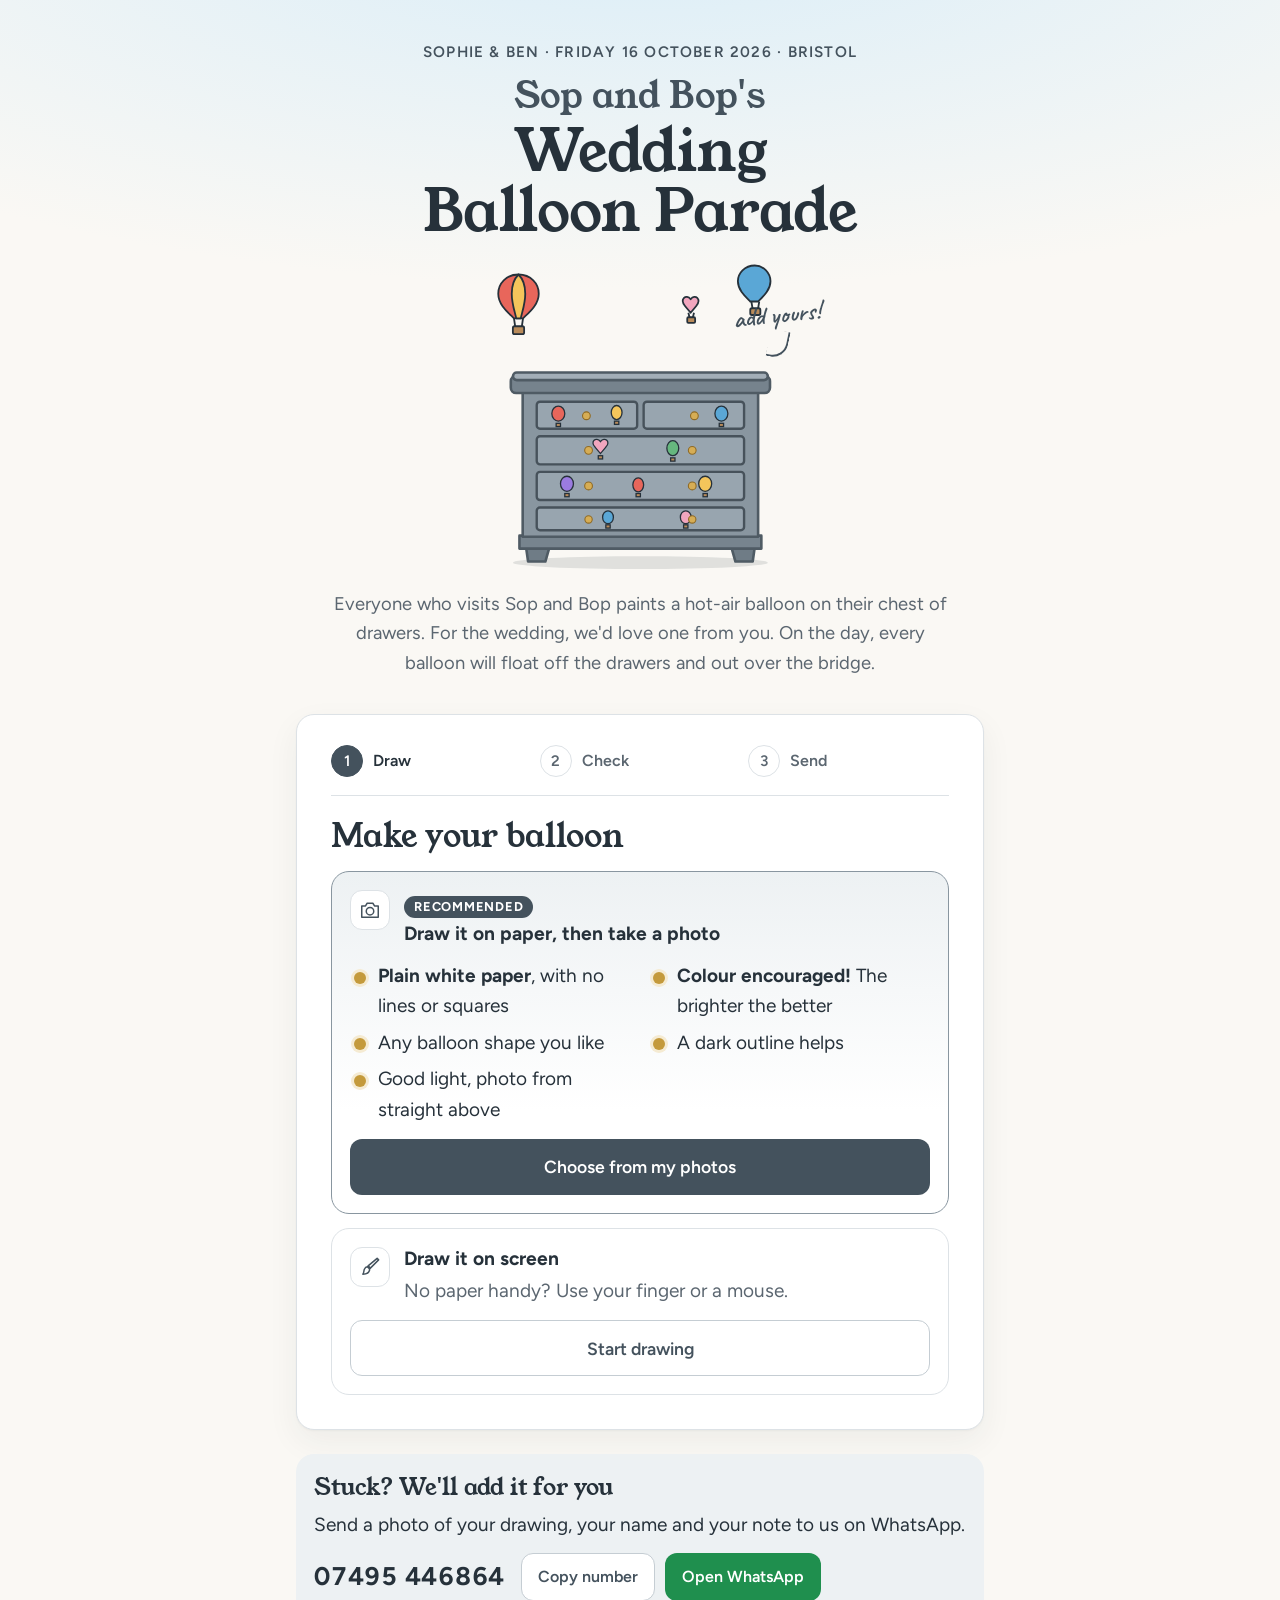
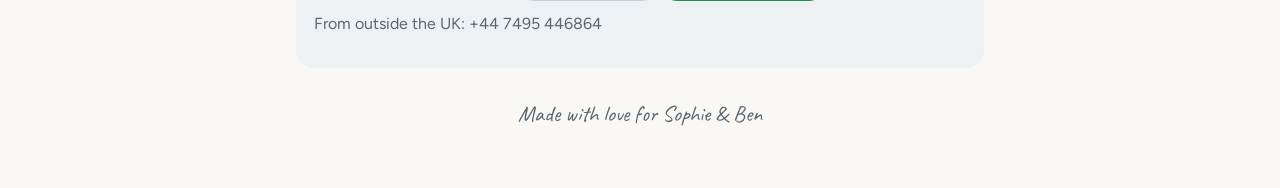
==== site/index.html @ 9f167cb4 "Guest page: ask for plain white unlined paper, encourage colour, require a note Co-Authored-By: Clau" ====
<!doctype html>
<html lang="en-GB">
<head>
  <meta charset="utf-8">
  <meta name="viewport" content="width=device-width, initial-scale=1, viewport-fit=cover">
  <title>Sop and Bop's Wedding Balloon Parade</title>
  <meta name="description" content="Draw a hot-air balloon for Sophie and Ben's wedding parade.">
  <meta name="theme-color" content="#faf8f4">
  <meta property="og:title" content="Sop and Bop's Wedding Balloon Parade">
  <meta property="og:description" content="Draw a hot-air balloon for Sop and Bop. It joins the parade on Friday 16 October.">
  <meta property="og:image" content="img/og.jpg">
  <link rel="icon" href="img/favicon.svg" type="image/svg+xml">
  <link rel="preconnect" href="https://fonts.googleapis.com">
  <link rel="preconnect" href="https://fonts.gstatic.com" crossorigin>
  <link href="https://fonts.googleapis.com/css2?family=Young+Serif&family=Figtree:ital,wght@0,400;0,500;0,600;0,700;1,400&family=Caveat:wght@500;600&display=swap" rel="stylesheet">
  <link rel="stylesheet" href="css/style.css">
</head>
<body class="make">
  <main class="page">
    <header class="hero">
      <p class="kicker">Sophie &amp; Ben &middot; Friday 16 October 2026 &middot; Bristol</p>
      <h1><span class="h1-top">Sop and Bop's</span> Wedding Balloon Parade</h1>
      <div class="hero-art" aria-hidden="true">
        <svg class="hero-balloons" viewBox="0 0 320 90" focusable="false">
          <g stroke="#26313a" stroke-width="1.6" stroke-linejoin="round">
            <path d="M52 12c-11 0-18 8-18 17 0 10 9 17 14 22h8c5-5 14-12 14-22 0-9-7-17-18-17z" fill="#e8665b"/>
            <path d="M52 12c-4 4-6 10-6 17 0 9 3 17 4 22h4c1-5 4-13 4-22 0-7-2-13-6-17z" fill="#f4c55b"/>
            <path d="M48 51l1 7M56 51l-1 7" fill="none"/><rect x="47" y="58" width="10" height="7" rx="1.5" fill="#b98b5a"/>
            <path d="M262 4c-9 0-15 7-15 14 0 8 7 14 11 18h7c4-4 11-10 11-18 0-7-6-14-14-14z" fill="#5aa7d6"/>
            <path d="M259 36l1 6M266 36l-1 6" fill="none"/><rect x="258" y="42" width="9" height="6" rx="1.5" fill="#b98b5a"/>
            <path d="M200 40c-5-6 1-11 5-6 4-5 10 0 5 6l-5 6z" fill="#f2a6be"/>
            <path d="M203 46l1 4M208 46l-1 4" fill="none"/><rect x="202" y="50" width="7" height="5" rx="1" fill="#b98b5a"/>
          </g>
        </svg>
        <svg class="hero-chest" viewBox="0 0 260 190" focusable="false">
          <ellipse cx="130" cy="183" rx="118" ry="6" fill="#26313a" opacity=".12"/>
          <g stroke="#4f5b64" stroke-width="2.4" stroke-linejoin="round">
            <path d="M24 168h22l-4 14H26zM214 168h22l-2 14h-16z" fill="#6f7c86"/>
            <rect x="18" y="158" width="224" height="12" fill="#77848e"/>
            <rect x="21" y="22" width="218" height="137" fill="#8996a0"/>
            <rect x="10" y="10" width="240" height="16" rx="5" fill="#76838d"/>
            <rect x="12" y="7" width="236" height="7" rx="3.5" fill="#a3aeb7"/>
          </g>
          <g fill="#98a5af" stroke="#47525b" stroke-width="2.2">
            <rect x="34" y="34" width="93" height="25" rx="3"/><rect x="133" y="34" width="93" height="25" rx="3"/>
            <rect x="34" y="66" width="192" height="26" rx="3"/><rect x="34" y="99" width="192" height="26" rx="3"/>
            <rect x="34" y="132" width="192" height="21" rx="3"/>
          </g>
          <g stroke="#26313a" stroke-width="1.2">
            <ellipse cx="54" cy="45" rx="6" ry="7" fill="#e8665b"/><rect x="52" y="54" width="4" height="3" fill="#b98b5a"/>
            <ellipse cx="108" cy="44" rx="5" ry="6.5" fill="#f4c55b"/><rect x="106" y="52" width="4" height="3" fill="#b98b5a"/>
            <ellipse cx="205" cy="45" rx="6" ry="7" fill="#5aa7d6"/><rect x="203" y="54" width="4" height="3" fill="#b98b5a"/>
            <path d="M88 76c-5-5 1-10 5-5 4-5 10 0 5 5l-5 6z" fill="#f2a6be"/><rect x="91" y="84" width="4" height="3" fill="#b98b5a"/>
            <ellipse cx="160" cy="77" rx="5.5" ry="7" fill="#66b77e"/><rect x="158" y="86" width="4" height="3" fill="#b98b5a"/>
            <ellipse cx="62" cy="110" rx="6" ry="7" fill="#9b7be0"/><rect x="60" y="119" width="4" height="3" fill="#b98b5a"/>
            <ellipse cx="128" cy="111" rx="5" ry="6.5" fill="#e8665b"/><rect x="126" y="119" width="4" height="3" fill="#b98b5a"/>
            <ellipse cx="190" cy="110" rx="6" ry="7" fill="#f4c55b"/><rect x="188" y="119" width="4" height="3" fill="#b98b5a"/>
            <ellipse cx="100" cy="141" rx="5" ry="6" fill="#5aa7d6"/><rect x="98" y="148" width="4" height="3" fill="#b98b5a"/>
            <ellipse cx="172" cy="141" rx="5" ry="6" fill="#f2a6be"/><rect x="170" y="148" width="4" height="3" fill="#b98b5a"/>
          </g>
          <g fill="#d6ad55" stroke="#8e6a26" stroke-width="1">
            <circle cx="80" cy="47" r="3.6"/><circle cx="180" cy="47" r="3.6"/>
            <circle cx="82" cy="79" r="3.6"/><circle cx="178" cy="79" r="3.6"/>
            <circle cx="82" cy="112" r="3.6"/><circle cx="178" cy="112" r="3.6"/>
            <circle cx="82" cy="143" r="3.4"/><circle cx="178" cy="143" r="3.4"/>
          </g>
        </svg>
        <p class="scribble">add yours!</p>
      </div>
      <p class="lead">Everyone who visits Sop and Bop paints a hot-air balloon on their chest of drawers. For the wedding, we'd love one from you. On the day, every balloon will float off the drawers and out over the bridge.</p>
    </header>

    <section class="panel" aria-labelledby="make-title">
      <ol class="stepper" id="stepper" aria-label="Progress">
        <li data-n="1" class="on"><span class="dot">1</span><span class="label">Draw</span></li>
        <li data-n="2"><span class="dot">2</span><span class="label">Check</span></li>
        <li data-n="3"><span class="dot">3</span><span class="label">Send</span></li>
      </ol>

      <div class="outbox-note" id="outbox-note" role="status" hidden></div>

      <!-- Step 1: choose how -->
      <div class="step" id="step-choose">
        <h2 id="make-title">Make your balloon</h2>
        <div class="routes">
          <div class="route route-main">
            <div class="route-head">
              <svg class="icon" viewBox="0 0 32 32" aria-hidden="true" focusable="false"><path d="M5 10.5h5l2.2-3.5h7.6l2.2 3.5h5v15H5z" fill="none" stroke="currentColor" stroke-width="2" stroke-linejoin="round"/><circle cx="16" cy="17.5" r="5" fill="none" stroke="currentColor" stroke-width="2"/></svg>
              <div>
                <p class="tag">Recommended</p>
                <h3>Draw it on paper, then take a photo</h3>
              </div>
            </div>
            <ul class="tips">
              <li><strong>Plain white paper</strong>, with no lines or squares</li>
              <li><strong>Colour encouraged!</strong> The brighter the better</li>
              <li>Any balloon shape you like</li>
              <li>A dark outline helps</li>
              <li>Good light, photo from straight above</li>
            </ul>
            <div class="photo-buttons">
              <!-- phones: open the camera straight away, or pick from the photo library -->
              <label class="btn btn-primary btn-wide camera-only" for="camera-input">
                <svg class="btn-icon" viewBox="0 0 32 32" aria-hidden="true" focusable="false"><path d="M5 10.5h5l2.2-3.5h7.6l2.2 3.5h5v15H5z" fill="none" stroke="currentColor" stroke-width="2.2" stroke-linejoin="round"/><circle cx="16" cy="17.5" r="5" fill="none" stroke="currentColor" stroke-width="2.2"/></svg>
                Take a photo now
              </label>
              <label class="btn btn-wide photo-pick" for="photo-input">Choose from my photos</label>
            </div>
            <input type="file" id="camera-input" accept="image/*" capture="environment" class="visually-hidden">
            <input type="file" id="photo-input" accept="image/*,.heic,.heif" class="visually-hidden">
          </div>
          <div class="route">
            <div class="route-head">
              <svg class="icon" viewBox="0 0 32 32" aria-hidden="true" focusable="false"><path d="M25.5 4.5l2 2-11 11-3-3z" fill="none" stroke="currentColor" stroke-width="2" stroke-linejoin="round"/><path d="M12.5 15.5l3 3c0 4-3 7-9 7 1.5-1.5 1-4 2-6.5s2.5-3.5 4-3.5z" fill="none" stroke="currentColor" stroke-width="2" stroke-linejoin="round"/></svg>
              <div>
                <h3>Draw it on screen</h3>
                <p class="muted">No paper handy? Use your finger or a mouse.</p>
              </div>
            </div>
            <button class="btn btn-secondary btn-wide" id="start-draw" type="button">Start drawing</button>
          </div>
        </div>
      </div>

      <!-- Step 2a: crop -->
      <div class="step" id="step-crop" hidden>
        <h2>Fit the box around your balloon</h2>
        <p class="muted">We've guessed where your drawing is. Drag the corners if it needs a nudge.</p>
        <div class="crop-wrap" id="crop-wrap">
          <canvas id="crop-canvas"></canvas>
          <div class="crop-box" id="crop-box">
            <span class="handle" data-h="nw"></span><span class="handle" data-h="ne"></span>
            <span class="handle" data-h="sw"></span><span class="handle" data-h="se"></span>
          </div>
        </div>
        <div class="tool-links">
          <button class="link-btn" type="button" id="rotate">Rotate photo</button>
          <button class="link-btn" type="button" id="whole">Use the whole photo</button>
        </div>
        <div class="actions">
          <button class="btn btn-secondary" type="button" data-go="choose">Back</button>
          <button class="btn btn-primary" type="button" id="crop-done">Cut it out</button>
        </div>
      </div>

      <!-- Step 2b: draw -->
      <div class="step" id="step-draw" hidden>
        <h2>Draw your balloon</h2>
        <div class="draw-tools" role="toolbar" aria-label="Drawing tools">
          <div class="palette" id="palette" role="radiogroup" aria-label="Colour"></div>
          <div class="tool-row">
            <div class="seg" role="radiogroup" aria-label="Tool">
              <button type="button" class="tool on" data-tool="brush" aria-pressed="true">Brush</button>
              <button type="button" class="tool" data-tool="fill" aria-pressed="false">Fill</button>
              <button type="button" class="tool" data-tool="eraser" aria-pressed="false">Eraser</button>
            </div>
            <div class="seg" role="radiogroup" aria-label="Brush size">
              <button type="button" class="size" data-size="5" aria-label="Thin brush"><i style="width:6px;height:6px"></i></button>
              <button type="button" class="size on" data-size="12" aria-label="Medium brush"><i style="width:12px;height:12px"></i></button>
              <button type="button" class="size" data-size="28" aria-label="Thick brush"><i style="width:20px;height:20px"></i></button>
            </div>
            <button type="button" class="btn btn-small btn-secondary" id="undo">Undo</button>
            <button type="button" class="btn btn-small btn-secondary" id="clear">Clear</button>
          </div>
        </div>
        <div class="draw-wrap">
          <canvas id="guide-canvas" aria-hidden="true"></canvas>
          <canvas id="draw-canvas" aria-label="Drawing area"></canvas>
        </div>
        <div class="tool-row under">
          <label class="guide-pick">Guide shape
            <select id="guide">
              <option value="none">None</option>
              <option value="round" selected>Round balloon</option>
              <option value="tall">Tall balloon</option>
              <option value="heart">Heart</option>
            </select>
          </label>
          <p class="muted small">The dotted guide is only there to help. It won't be part of your balloon.</p>
        </div>
        <div class="actions">
          <button class="btn btn-secondary" type="button" data-go="choose">Back</button>
          <button class="btn btn-primary" type="button" id="draw-done">I've finished</button>
        </div>
      </div>

      <!-- Step 3: preview + details -->
      <div class="step" id="step-preview" hidden>
        <h2>Here's your balloon</h2>
        <p class="muted">This is how it will look in the parade.</p>
        <div class="preview-sky" id="preview-sky">
          <canvas id="preview-canvas"></canvas>
        </div>
        <p class="quality-hint" id="quality-hint" hidden></p>
        <div id="photo-controls">
          <button class="link-btn" type="button" id="compare" aria-pressed="false">Show my photo</button>
          <details class="fix" id="fix">
            <summary>Not quite right? Fix it here</summary>
            <div class="fix-body">
              <p class="muted">Tap a white gap (like the space between the ropes) to make it see-through. Tap again to fill it back in.</p>
              <label class="slider">
                <span>How much to tidy up</span>
                <input type="range" id="strength" min="0" max="100" value="50">
                <span class="slider-ends"><span>Keep more of my drawing</span><span>Remove more marks</span></span>
              </label>
              <button class="btn btn-secondary btn-small" type="button" data-go="crop">Move the box again</button>
            </div>
          </details>
        </div>
        <div id="draw-controls" hidden>
          <button class="link-btn" type="button" data-go="draw">Keep drawing</button>
        </div>

        <form id="details" novalidate>
          <label class="field">
            <span>Your name</span>
            <input type="text" id="name" name="name" maxlength="60" autocomplete="name" required>
          </label>
          <label class="field">
            <span>A note to Sop and Bop</span>
            <textarea id="note" name="note" maxlength="280" rows="4" placeholder="A wish, a memory, a joke…" required></textarea>
            <span class="count"><span id="note-count">0</span> / 280</span>
          </label>
          <div class="error" id="form-error" role="alert" hidden></div>
          <div class="failed-actions" id="failed-actions" hidden>
            <button class="btn btn-primary" type="button" id="retry">Try sending again</button>
            <button class="btn btn-secondary" type="button" id="save-copy-failed">Save a copy of my balloon</button>
          </div>
          <button class="btn btn-primary btn-wide btn-big" type="submit" id="submit">Send my balloon</button>
        </form>
      </div>

      <!-- Step 4: thanks -->
      <div class="step thanks" id="step-thanks" hidden>
        <div class="thanks-balloon"><img id="thanks-img" alt="Your balloon"></div>
        <h2>Thank you, <span id="thanks-name"></span>!</h2>
        <p class="big">Your balloon is on the drawers, waiting for <strong>Friday 16 October</strong>.</p>
        <p class="muted">On the day it will float off and join the parade. Look out for the QR code in the wedding paper to watch it fly.</p>
        <div class="actions actions-center">
          <button class="btn btn-secondary" type="button" id="save-copy">Save a copy</button>
          <button class="btn btn-primary" type="button" id="another">Make another balloon</button>
        </div>
      </div>
    </section>

    <section class="help" id="help" aria-labelledby="help-title">
      <h2 id="help-title">Stuck? We'll add it for you</h2>
      <p>Send a photo of your drawing, your name and your note to us on WhatsApp.</p>
      <div class="phone">
        <span class="number" id="wa-number"></span>
        <button class="btn btn-small btn-secondary" type="button" id="copy-number">Copy number</button>
        <a class="btn btn-small btn-whatsapp" id="wa-link" href="#" target="_blank" rel="noopener">Open WhatsApp</a>
      </div>
      <p class="muted small">From outside the UK: <span class="selectable" id="wa-intl"></span></p>
    </section>

    <footer class="foot">Made with love for Sophie &amp; Ben</footer>
  </main>

  <div class="notice" id="notice" role="alert" hidden>
    <p id="notice-text"></p>
    <button type="button" class="btn btn-small btn-light" id="notice-close">OK</button>
  </div>

  <div class="busy" id="busy" hidden><div class="spinner" aria-hidden="true"></div><p id="busy-text">Working…</p></div>

  <script src="config.js"></script>
  <script src="js/api.js"></script>
  <script src="js/outbox.js"></script>
  <script src="js/cleanup.js"></script>
  <script src="js/draw.js"></script>
  <script src="js/make.js"></script>
</body>
</html>
---- site/css/style.css ----
/* Sop and Bop's Wedding Balloon Parade: the guest page, plus tokens shared
   with the parade (parade.css).
   Layout: one calm column like a wedding card. Hero with the painted chest,
   then a single panel that walks through draw, check, send.
   Palette taken from the real chest of drawers (slate #8996a0) and its brass. */
:root {
  --paper: #faf8f4;     /* page */
  --card: #ffffff;
  --ink: #26313a;       /* text */
  --ink-soft: #5b6670;
  --slate: #8996a0;     /* the chest */
  --slate-deep: #44525d;/* buttons, links */
  --slate-dark: #34404a;
  --mist: #edf1f3;      /* quiet fills */
  --line: #dde2e6;
  --brass: #c49a3c;     /* small accents, like the knobs */
  --sky: #d9edf8;
  --danger: #a7342b;
  --display: "Young Serif", Georgia, "Times New Roman", serif;
  --body: "Figtree", system-ui, -apple-system, "Segoe UI", sans-serif;
  --hand: "Caveat", "Segoe Print", cursive;
  --radius: 18px;
  --radius-sm: 12px;
}

* { box-sizing: border-box; }
html { -webkit-text-size-adjust: 100%; }
body {
  margin: 0;
  font-family: var(--body);
  font-size: 1.1875rem; /* 19px */
  line-height: 1.6;
  color: var(--ink);
  background: var(--paper);
}
body.make {
  background:
    radial-gradient(120% 60% at 50% -10%, var(--sky) 0%, rgba(217, 237, 248, 0) 70%),
    var(--paper);
  background-attachment: fixed;
}
[hidden] { display: none !important; }
img, canvas { display: block; }
a { color: var(--slate-deep); }
:focus-visible { outline: 3px solid var(--brass); outline-offset: 3px; border-radius: 6px; }
.visually-hidden {
  position: absolute !important; width: 1px; height: 1px; overflow: hidden;
  clip: rect(0 0 0 0); white-space: nowrap;
}
h1, h2, h3 { text-wrap: balance; }
h1, h2 { font-family: var(--display); font-weight: 400; color: var(--ink); }
h2 { font-size: clamp(1.6rem, 4.5vw, 2rem); line-height: 1.2; margin: 0 0 8px; }
h3 { font-size: 1.2rem; line-height: 1.3; margin: 0; font-weight: 700; }
p { margin: 0 0 12px; }
.muted { color: var(--ink-soft); }
.small { font-size: 1rem; }
.big { font-size: 1.3rem; }
.selectable { user-select: all; -webkit-user-select: all; }

/* ---------- layout ---------- */
.page { max-width: 720px; margin: 0 auto; padding: 28px 16px 56px; }

/* ---------- hero ---------- */
.hero { text-align: center; padding: 12px 0 8px; }
.kicker {
  margin: 0 0 14px; font-size: 0.95rem; font-weight: 600; letter-spacing: 0.08em; text-transform: uppercase;
  color: var(--slate-deep);
}
h1 { font-size: clamp(2.3rem, 9vw, 3.6rem); line-height: 1.05; margin: 0; letter-spacing: -0.01em; }
.h1-top { display: block; font-size: 0.62em; color: var(--slate-deep); margin-bottom: 6px; letter-spacing: 0; }
.hero-art { position: relative; max-width: 360px; margin: 18px auto 8px; }
.hero-balloons { width: 100%; height: auto; margin-bottom: -6px; }
.hero-balloons g { animation: drift-up 6s ease-in-out infinite alternate; transform-origin: center; }
.hero-chest { width: 78%; height: auto; margin: 0 auto; }
.scribble {
  position: absolute; right: 0; top: 13%; margin: 0; transform: rotate(-6deg);
  font-family: var(--hand); font-size: 1.6rem; font-weight: 600; line-height: 1; color: var(--slate-deep);
}
.scribble::after {
  content: ""; position: absolute; right: 40%; top: 110%; width: 18px; height: 26px;
  border-right: 2px solid var(--slate-deep); border-bottom: 2px solid var(--slate-deep);
  border-bottom-right-radius: 16px; transform: rotate(18deg);
}
.lead { max-width: 34em; margin: 10px auto 0; font-size: 1.15rem; color: var(--ink-soft); }
@keyframes drift-up { to { transform: translateY(-6px); } }

/* ---------- main panel ---------- */
.panel {
  margin-top: 28px; background: var(--card); border: 1px solid var(--line); border-radius: var(--radius);
  padding: 22px 18px 26px; box-shadow: 0 1px 2px rgba(38, 49, 58, 0.04), 0 12px 32px rgba(38, 49, 58, 0.06);
}
@media (min-width: 640px) { .panel { padding: 30px 34px 34px; } }
.step > h2 { margin-top: 6px; }

/* progress tracker */
.stepper {
  list-style: none; margin: 0 0 22px; padding: 0 0 18px; display: grid; grid-template-columns: repeat(3, 1fr);
  gap: 8px; border-bottom: 1px solid var(--line); counter-reset: none;
}
.stepper li { display: flex; align-items: center; gap: 10px; color: var(--ink-soft); font-weight: 600; font-size: 1rem; min-width: 0; }
.stepper .dot {
  flex: none; display: grid; place-items: center; width: 32px; height: 32px; border-radius: 50%;
  border: 1.5px solid var(--line); background: var(--card); font-size: 0.95rem; color: var(--ink-soft);
}
.stepper .label { white-space: nowrap; overflow: hidden; text-overflow: ellipsis; }
.stepper li.on { color: var(--ink); }
.stepper li.on .dot { background: var(--slate-deep); border-color: var(--slate-deep); color: #fff; }
.stepper li.done .dot { background: var(--mist); border-color: var(--slate); color: var(--slate-deep); }
.stepper li.done .dot { font-size: 0; }
.stepper li.done .dot::after { content: "✓"; font-size: 1rem; }

/* ---------- buttons ---------- */
.btn {
  display: inline-flex; align-items: center; justify-content: center; gap: 10px;
  min-height: 56px; padding: 12px 24px; border: 1.5px solid transparent; border-radius: var(--radius-sm); cursor: pointer;
  font: 600 1.1rem/1.2 var(--body); text-decoration: none; text-align: center;
  transition: background-color 0.15s, border-color 0.15s, transform 0.08s;
  -webkit-tap-highlight-color: transparent;
}
.btn:active { transform: translateY(1px); }
.btn:disabled { opacity: 0.6; cursor: wait; }
.btn-primary { background: var(--slate-deep); color: #fff; }
.btn-primary:hover { background: var(--slate-dark); }
.btn-secondary { background: var(--card); color: var(--slate-deep); border-color: #c5cdd3; }
.btn-secondary:hover { border-color: var(--slate-deep); }
.btn-light { background: #fff; color: var(--ink); }
.btn-whatsapp { background: #1f8f4e; color: #fff; }
.btn-whatsapp:hover { background: #18773f; }
.btn-wide { width: 100%; }
.btn-big { min-height: 62px; font-size: 1.2rem; }
.btn-small { min-height: 48px; padding: 8px 16px; font-size: 1rem; }
.link-btn {
  min-height: 44px; padding: 6px 2px; border: 0; background: none; cursor: pointer;
  font: 600 1.05rem var(--body); color: var(--slate-deep); text-decoration: underline; text-underline-offset: 4px;
  text-decoration-thickness: 1.5px;
}
.actions { display: flex; gap: 12px; margin-top: 20px; flex-wrap: wrap; }
.actions .btn { flex: 1 1 140px; }
.actions-center { justify-content: center; }
@media (max-width: 480px) { .actions-center { flex-direction: column; } .actions-center .btn { flex: none; width: 100%; } }

/* ---------- step 1: two ways ---------- */
.routes { display: grid; gap: 14px; margin-top: 14px; }
.route { border: 1.5px solid var(--line); border-radius: var(--radius); padding: 18px; display: grid; gap: 14px; }
.route-main { border-color: var(--slate); background: linear-gradient(180deg, var(--mist), #fff 70%); }
.route-head { display: flex; gap: 14px; align-items: flex-start; }
.route-head .muted { margin: 4px 0 0; }
.icon { flex: none; width: 40px; height: 40px; padding: 7px; border-radius: 12px; background: #fff; color: var(--slate-deep); border: 1px solid var(--line); }
.tag {
  display: inline-block; margin: 0 0 4px; padding: 1px 10px; border-radius: 999px; background: var(--slate-deep); color: #fff;
  font-size: 0.8rem; font-weight: 700; letter-spacing: 0.06em; text-transform: uppercase;
}
.tips { list-style: none; margin: 0; padding: 0; display: grid; gap: 6px; }
.tips li { position: relative; padding-left: 28px; }
.tips li::before {
  content: ""; position: absolute; left: 4px; top: 0.55em; width: 12px; height: 12px; border-radius: 50%;
  background: var(--brass); box-shadow: 0 0 0 3px #f5ebd3;
}
@media (min-width: 560px) { .tips { grid-template-columns: 1fr 1fr; column-gap: 18px; } }

/* photo buttons: on touch devices (make.js adds .has-camera) the camera
   comes first and the library is secondary; computers get one picker */
.photo-buttons { display: grid; gap: 10px; }
.btn-icon { width: 24px; height: 24px; flex: none; }
.camera-only { display: none; }
.photo-pick { background: var(--slate-deep); color: #fff; }
.photo-pick:hover { background: var(--slate-dark); }
.has-camera .camera-only { display: inline-flex; }
.has-camera .photo-pick { background: var(--card); color: var(--slate-deep); border-color: #c5cdd3; }
.has-camera .photo-pick:hover { border-color: var(--slate-deep); }

/* ---------- crop ---------- */
.crop-wrap {
  position: relative; margin: 12px auto 0; touch-action: none; user-select: none; -webkit-user-select: none;
  max-width: 100%; width: fit-content; overflow: hidden; border-radius: var(--radius-sm);
}
#crop-canvas { max-width: 100%; max-height: 62vh; }
.crop-box {
  position: absolute; border: 2px solid #fff; box-shadow: 0 0 0 9999px rgba(38, 49, 58, 0.5), inset 0 0 0 1px rgba(38, 49, 58, 0.4);
  cursor: move; touch-action: none;
}
.handle {
  position: absolute; width: 40px; height: 40px; border-radius: 50%; background: #fff;
  border: 3px solid var(--slate-deep); box-shadow: 0 2px 8px rgba(0, 0, 0, 0.25); touch-action: none;
}
.handle[data-h="nw"] { left: -20px; top: -20px; cursor: nwse-resize; }
.handle[data-h="ne"] { right: -20px; top: -20px; cursor: nesw-resize; }
.handle[data-h="sw"] { left: -20px; bottom: -20px; cursor: nesw-resize; }
.handle[data-h="se"] { right: -20px; bottom: -20px; cursor: nwse-resize; }
.tool-links { display: flex; justify-content: center; gap: 22px; margin-top: 8px; flex-wrap: wrap; }

/* ---------- draw ---------- */
.draw-tools { display: grid; gap: 12px; margin: 12px 0; }
.palette { display: flex; flex-wrap: wrap; gap: 8px; }
.swatch { width: 42px; height: 42px; border-radius: 50%; border: 3px solid #fff; cursor: pointer; box-shadow: 0 0 0 1.5px var(--line); }
.swatch.on { box-shadow: 0 0 0 3px var(--slate-deep); }
.tool-row { display: flex; flex-wrap: wrap; gap: 8px; align-items: center; }
.tool-row.under { margin-top: 12px; gap: 6px 14px; }
.tool-row.under .muted { margin: 0; }
.seg { display: inline-flex; background: var(--mist); border-radius: var(--radius-sm); padding: 4px; gap: 4px; }
.seg button {
  min-height: 44px; min-width: 48px; padding: 6px 14px; border: 0; border-radius: 9px; background: transparent;
  font: 600 1rem var(--body); color: var(--ink-soft); cursor: pointer; display: inline-flex; align-items: center; justify-content: center;
}
.seg button.on { background: #fff; color: var(--ink); box-shadow: 0 1px 4px rgba(38, 49, 58, 0.15); }
.seg i { display: block; border-radius: 50%; background: currentColor; }
.guide-pick { display: inline-flex; align-items: center; gap: 8px; font-weight: 600; font-size: 1rem; }
.guide-pick select { font: inherit; min-height: 44px; border-radius: 10px; border: 1.5px solid var(--line); padding: 4px 10px; background: #fff; color: var(--ink); }
.draw-wrap {
  position: relative; width: 100%; aspect-ratio: 3 / 4; max-height: 68vh; margin: 0 auto;
  border-radius: var(--radius-sm); overflow: hidden; background: #fff; border: 1.5px solid var(--line);
}
.draw-wrap canvas { position: absolute; inset: 0; width: 100%; height: 100%; }
#draw-canvas { touch-action: none; cursor: crosshair; }
@media (max-width: 480px) {
  .swatch { width: 38px; height: 38px; }
  .palette { gap: 6px; }
  .seg button { min-width: 44px; padding: 6px 10px; }
}

/* ---------- preview ---------- */
.preview-sky {
  position: relative; border-radius: var(--radius); overflow: hidden; padding: 26px; min-height: 280px; margin-top: 12px;
  display: flex; align-items: center; justify-content: center;
  background: linear-gradient(180deg, #a9d6f0 0%, #d4ecf8 55%, #fbe6d0 100%);
}
#preview-canvas { position: relative; max-width: 100%; max-height: 50vh; filter: drop-shadow(0 8px 10px rgba(38, 49, 58, 0.22)); cursor: pointer; }
.quality-hint { margin: 14px 0 0; padding: 12px 16px; border-radius: var(--radius-sm); background: #fbf3dd; border: 1px solid #ecd9a4; font-size: 1.05rem; }
#photo-controls { display: grid; gap: 8px; justify-items: start; margin-top: 10px; }
#draw-controls { margin-top: 10px; }
.fix { width: 100%; border: 1.5px solid var(--line); border-radius: var(--radius-sm); background: #fff; }
.fix summary { cursor: pointer; padding: 12px 16px; font-weight: 600; min-height: 50px; display: flex; align-items: center; list-style: none; }
.fix summary::-webkit-details-marker { display: none; }
.fix summary::after { content: "▾"; margin-left: auto; color: var(--ink-soft); transition: transform 0.2s; }
.fix[open] summary::after { transform: rotate(180deg); }
.fix-body { padding: 0 16px 16px; }
.slider { display: block; margin: 8px 0 14px; font-weight: 600; }
.slider input { width: 100%; height: 40px; accent-color: var(--slate-deep); }
.slider-ends { display: flex; justify-content: space-between; gap: 12px; font-weight: 400; font-size: 0.95rem; color: var(--ink-soft); }

/* ---------- form ---------- */
form { margin-top: 22px; border-top: 1px solid var(--line); padding-top: 20px; display: grid; gap: 16px; }
.field { display: block; font-weight: 600; }
.field em { font-weight: 400; font-style: normal; color: var(--ink-soft); }
.field input, .field textarea {
  display: block; width: 100%; margin-top: 6px; font: 400 1.2rem/1.4 var(--body); color: var(--ink);
  padding: 14px 16px; border-radius: var(--radius-sm); border: 1.5px solid #cdd4d9; background: #fff;
}
.field textarea { resize: vertical; }
.field input:focus, .field textarea:focus { border-color: var(--slate-deep); outline: none; box-shadow: 0 0 0 4px rgba(68, 82, 93, 0.15); }
.count { display: block; text-align: right; font-weight: 400; font-size: 0.95rem; color: var(--ink-soft); margin-top: 4px; }
.error { color: var(--danger); font-weight: 600; background: #fbeceb; padding: 12px 16px; border-radius: var(--radius-sm); }
.error-detail { display: block; margin-top: 8px; font-weight: 400; font-size: 0.85rem; color: var(--ink-soft); overflow-wrap: anywhere; user-select: all; -webkit-user-select: all; }
.failed-actions { display: flex; gap: 10px; flex-wrap: wrap; }
.failed-actions .btn { flex: 1 1 200px; }
.outbox-note { margin: 0 0 18px; padding: 12px 16px; border-radius: var(--radius-sm); background: var(--mist); font-weight: 600; }

/* ---------- thanks ---------- */
.thanks { text-align: center; }
.thanks-balloon {
  width: min(280px, 80%); aspect-ratio: 1; margin: 6px auto 16px; border-radius: 50%; display: grid; place-items: center;
  background: radial-gradient(circle at 50% 40%, #e3f2fb 0%, #c5e4f5 60%, #b6dcf1 100%);
}
.thanks-balloon img { max-width: 62%; max-height: 72%; animation: bob 4s ease-in-out infinite; }
@keyframes bob { 50% { transform: translateY(-10px) rotate(1.5deg); } }

/* ---------- help ---------- */
.help { margin-top: 24px; padding: 20px 18px; border-radius: var(--radius); background: var(--mist); }
.help h2 { font-size: 1.45rem; }
.phone { display: flex; flex-wrap: wrap; gap: 10px; align-items: center; margin: 6px 0 10px; }
.number { font-size: 1.6rem; font-weight: 700; letter-spacing: 0.03em; margin-right: 6px; user-select: all; -webkit-user-select: all; font-variant-numeric: tabular-nums; }
.foot { text-align: center; color: var(--ink-soft); font-size: 0.95rem; margin-top: 28px; font-family: var(--hand); font-size: 1.4rem; }

/* ---------- overlays ---------- */
.notice {
  position: fixed; z-index: 60; left: 50%; translate: -50% 0; bottom: max(16px, env(safe-area-inset-bottom));
  width: min(560px, calc(100vw - 32px)); display: flex; gap: 14px; align-items: center;
  background: var(--ink); color: #fff; padding: 14px 16px 14px 20px; border-radius: var(--radius-sm);
  box-shadow: 0 14px 40px rgba(38, 49, 58, 0.35); font-size: 1.05rem;
}
.notice p { margin: 0; flex: 1; min-width: 0; }
.busy {
  position: fixed; inset: 0; z-index: 50; display: flex; flex-direction: column; align-items: center; justify-content: center; gap: 14px;
  background: rgba(250, 248, 244, 0.88); font-weight: 600; font-size: 1.2rem;
}
.spinner { width: 46px; height: 46px; border-radius: 50%; border: 4px solid var(--line); border-top-color: var(--slate-deep); animation: spin 0.9s linear infinite; }
@keyframes spin { to { transform: rotate(360deg); } }

@media (prefers-reduced-motion: reduce) {
  *, *::before, *::after { animation: none !important; transition: none !important; }
}
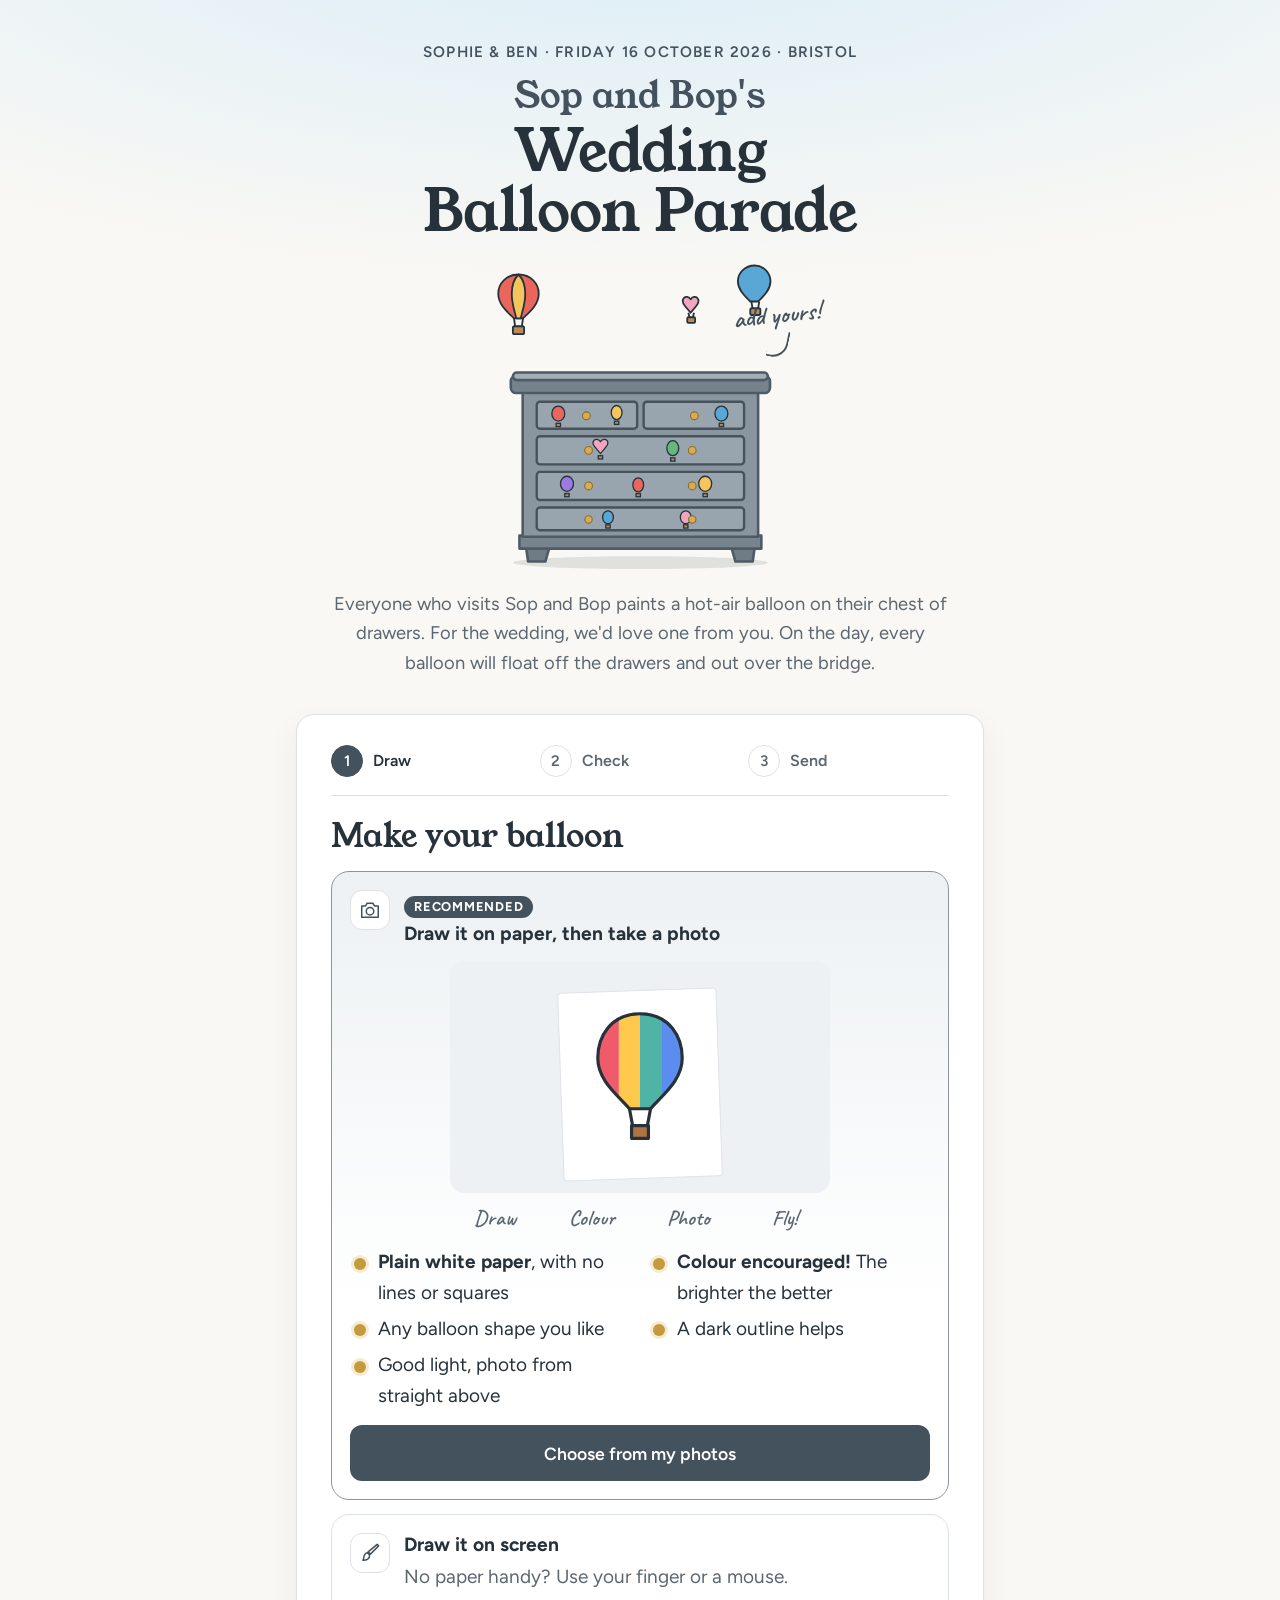
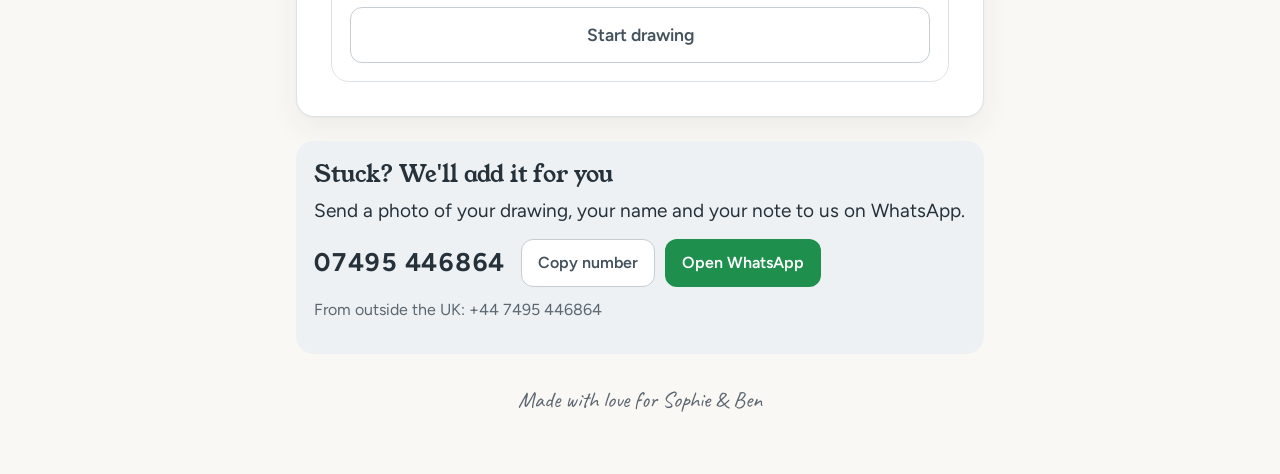
==== commit a5b1554b: "Guest page: looping how-it-works animation (draw, colour, photo, fly) Plain SVG and CSS; shows the f" ====
--- a/site/index.html
+++ b/site/index.html
@@ -91,6 +91,50 @@
                 <h3>Draw it on paper, then take a photo</h3>
               </div>
             </div>
+            <figure class="howto">
+              <!-- a looping demo: draw on plain paper, colour it in, photograph it, it flies -->
+              <svg class="howto-art" viewBox="0 0 360 220" role="img" aria-label="How it works: draw a hot-air balloon on plain white paper, colour it in, take a photo of it, and it flies off into the sky.">
+              <defs>
+                <clipPath id="hb-env"><path d="M180 50C152 50 140 72 140 92C140 114 160 128 170 140L190 140C200 128 220 114 220 92C220 72 208 50 180 50Z"/></clipPath>
+                <linearGradient id="hb-sky-fill" x1="0" y1="0" x2="0" y2="1"><stop offset="0" stop-color="#9fd3f5"/><stop offset="1" stop-color="#fbe7c6"/></linearGradient>
+              </defs>
+              <rect class="hb-sky" width="360" height="220" rx="14" fill="url(#hb-sky-fill)"/>
+              <g class="hb-paper"><rect x="105" y="28" width="150" height="178" rx="3" fill="#fff" stroke="#dfe3e7" transform="rotate(-2 180 117)"/></g>
+              <g class="hb-balloon"><g class="hb-fly">
+                <g clip-path="url(#hb-env)">
+                  <rect class="hb-s1" x="138" y="48" width="22" height="94" fill="#ef5b6a"/>
+                  <rect class="hb-s2" x="160" y="48" width="20" height="94" fill="#ffc94d"/>
+                  <rect class="hb-s3" x="180" y="48" width="20" height="94" fill="#4fb3a5"/>
+                  <rect class="hb-s4" x="200" y="48" width="22" height="94" fill="#5b8def"/>
+                </g>
+                <rect class="hb-basket-fill" x="172" y="156" width="16" height="12" rx="2" fill="#b07444"/>
+                <path class="hb-line hb-env" d="M180 50C152 50 140 72 140 92C140 114 160 128 170 140L190 140C200 128 220 114 220 92C220 72 208 50 180 50Z" pathLength="100"/>
+                <path class="hb-line hb-ropes" d="M170 140L173 156M190 140L187 156" pathLength="100"/>
+                <path class="hb-line hb-basket" d="M172 156h16v12h-16z" pathLength="100"/>
+              </g></g>
+              <g class="hb-pencil"><g transform="rotate(28)">
+                <rect x="-4.5" y="-50" width="9" height="38" rx="1.5" fill="#f2b33d"/>
+                <rect x="-4.5" y="-56" width="9" height="7" rx="2" fill="#ef8f9a"/>
+                <polygon points="-4.5,-12 4.5,-12 0,0" fill="#f6dcb0"/>
+                <polygon points="-1.6,-4.3 1.6,-4.3 0,0" fill="#26313a"/>
+              </g></g>
+              <g class="hb-crayon"><g transform="rotate(28)">
+                <rect x="-4.5" y="-50" width="9" height="38" rx="1.5" fill="#ef5b6a"/>
+                <rect x="-4.5" y="-56" width="9" height="7" rx="2" fill="#c94451"/>
+                <polygon points="-4.5,-12 4.5,-12 0,0" fill="#f6dcb0"/>
+                <polygon points="-1.6,-4.3 1.6,-4.3 0,0" fill="#ef5b6a"/>
+              </g></g>
+              <g class="hb-phone">
+                <rect x="128" y="24" width="104" height="186" rx="16" fill="none" stroke="#26313a" stroke-width="9"/>
+                <rect x="166" y="31" width="28" height="5" rx="2.5" fill="#26313a"/>
+                <circle cx="180" cy="190" r="9" fill="#fff" stroke="#26313a" stroke-width="3"/>
+              </g>
+              <rect class="hb-flash" width="360" height="220" rx="14" fill="#fff"/>
+              </svg>
+              <ol class="howto-steps" aria-hidden="true">
+                <li>Draw</li><li>Colour</li><li>Photo</li><li>Fly!</li>
+              </ol>
+            </figure>
             <ul class="tips">
               <li><strong>Plain white paper</strong>, with no lines or squares</li>
               <li><strong>Colour encouraged!</strong> The brighter the better</li>
--- a/site/css/style.css
+++ b/site/css/style.css
@@ -158,6 +158,104 @@
 }
 @media (min-width: 560px) { .tips { grid-template-columns: 1fr 1fr; column-gap: 18px; } }
 
+/* ---------- how-it-works animation (11s loop) ---------- */
+.howto { margin: 0; }
+.howto-art { display: block; width: 100%; max-width: 380px; height: auto; margin: 0 auto; border-radius: 14px; background: #eef1f3; }
+.howto-art * { animation-duration: 11s; animation-iteration-count: infinite; animation-timing-function: linear; }
+.hb-line { fill: none; stroke: var(--ink); stroke-width: 3; stroke-linecap: round; stroke-linejoin: round; stroke-dasharray: 100 120; }
+/* still frame (reduced motion, or before the animation starts): the finished drawing */
+.hb-sky, .hb-pencil, .hb-crayon, .hb-phone, .hb-flash { opacity: 0; }
+.hb-paper { animation-name: hb-paper; }
+.hb-env { animation-name: hb-env; }
+.hb-ropes { animation-name: hb-ropes; }
+.hb-basket { animation-name: hb-basket; }
+.hb-basket-fill { animation-name: hb-basket-fill; }
+.hb-s1 { animation-name: hb-s1; } .hb-s2 { animation-name: hb-s2; } .hb-s3 { animation-name: hb-s3; } .hb-s4 { animation-name: hb-s4; }
+.hb-pencil { animation-name: hb-pencil; }
+.hb-crayon { animation-name: hb-crayon; }
+.hb-phone { animation-name: hb-phone; animation-timing-function: ease-out; }
+.hb-flash { animation-name: hb-flash; }
+.hb-sky { animation-name: hb-sky; }
+.hb-fly { animation-name: hb-fly; animation-timing-function: ease-in-out; }
+.hb-balloon { animation-name: hb-balloon; }
+@keyframes hb-paper { 0% { opacity: 0; } 3%, 60% { opacity: 1; } 66%, 100% { opacity: 0; } }
+@keyframes hb-env { 0%, 4% { stroke-dashoffset: 101; } 24%, 100% { stroke-dashoffset: 0; } }
+@keyframes hb-ropes { 0%, 24% { stroke-dashoffset: 101; } 27%, 100% { stroke-dashoffset: 0; } }
+@keyframes hb-basket { 0%, 27% { stroke-dashoffset: 101; } 30%, 100% { stroke-dashoffset: 0; } }
+@keyframes hb-basket-fill { 0%, 44% { opacity: 0; } 46%, 100% { opacity: 1; } }
+@keyframes hb-s1 { 0%, 30% { opacity: 0; } 33%, 100% { opacity: 1; } }
+@keyframes hb-s2 { 0%, 33.5% { opacity: 0; } 37%, 100% { opacity: 1; } }
+@keyframes hb-s3 { 0%, 37% { opacity: 0; } 40.5%, 100% { opacity: 1; } }
+@keyframes hb-s4 { 0%, 40.5% { opacity: 0; } 44%, 100% { opacity: 1; } }
+@keyframes hb-pencil {
+  0%, 3% { opacity: 0; transform: translate(180px, 50px); }
+  4% { opacity: 1; transform: translate(180px, 50px); }
+  6.2% { transform: translate(152px, 60px); }
+  8.4% { transform: translate(140px, 92px); }
+  10.8% { transform: translate(152px, 120px); }
+  13.2% { transform: translate(170px, 140px); }
+  14.8% { transform: translate(190px, 140px); }
+  17.2% { transform: translate(208px, 120px); }
+  19.6% { transform: translate(220px, 92px); }
+  21.8% { transform: translate(208px, 60px); }
+  24% { transform: translate(180px, 50px); }
+  24.5% { transform: translate(170px, 140px); }
+  26% { transform: translate(173px, 156px); }
+  27% { transform: translate(172px, 156px); }
+  28% { transform: translate(188px, 156px); }
+  29% { transform: translate(188px, 168px); }
+  30% { opacity: 1; transform: translate(172px, 168px); }
+  31%, 100% { opacity: 0; transform: translate(240px, 150px); }
+}
+@keyframes hb-crayon {
+  0%, 29% { opacity: 0; transform: translate(150px, 70px); }
+  30% { opacity: 1; transform: translate(150px, 70px); }
+  31.75% { transform: translate(152px, 120px); }
+  33.5% { transform: translate(168px, 64px); }
+  35.25% { transform: translate(170px, 124px); }
+  37% { transform: translate(188px, 64px); }
+  38.75% { transform: translate(190px, 124px); }
+  40.5% { transform: translate(208px, 70px); }
+  42.25% { transform: translate(210px, 118px); }
+  44% { transform: translate(182px, 162px); }
+  45.5% { opacity: 1; transform: translate(180px, 164px); }
+  46.5%, 100% { opacity: 0; transform: translate(240px, 150px); }
+}
+@keyframes hb-phone {
+  0%, 47% { opacity: 0; transform: translate(150px, 170px); }
+  54% { opacity: 1; transform: translate(0, 0); }
+  60% { opacity: 1; transform: translate(0, 0); }
+  66%, 100% { opacity: 0; transform: translate(0, 0); }
+}
+@keyframes hb-flash { 0%, 57% { opacity: 0; } 58% { opacity: 0.95; } 63%, 100% { opacity: 0; } }
+@keyframes hb-sky { 0%, 60% { opacity: 0; } 68%, 92% { opacity: 1; } 98%, 100% { opacity: 0; } }
+@keyframes hb-fly {
+  0%, 64% { transform: translate(0, 0); }
+  72% { transform: translate(-8px, -28px); }
+  80% { transform: translate(8px, -66px); }
+  88% { transform: translate(-6px, -112px); }
+  96%, 100% { transform: translate(4px, -170px); }
+}
+@keyframes hb-balloon { 0%, 90% { opacity: 1; } 95%, 100% { opacity: 0; } }
+
+.howto-steps {
+  list-style: none; margin: 10px auto 0; padding: 0; max-width: 380px;
+  display: grid; grid-template-columns: repeat(4, 1fr); gap: 6px; text-align: center;
+  font-family: var(--hand); font-size: 1.35rem; font-weight: 600; line-height: 1.2; color: var(--ink-soft);
+}
+.howto-steps li { border-radius: 999px; padding: 2px 0; animation: 11s linear infinite; }
+.howto-steps li:nth-child(1) { animation-name: hb-step1; }
+.howto-steps li:nth-child(2) { animation-name: hb-step2; }
+.howto-steps li:nth-child(3) { animation-name: hb-step3; }
+.howto-steps li:nth-child(4) { animation-name: hb-step4; }
+@keyframes hb-step1 { 0%, 29% { color: var(--ink); background: #f5ebd3; } 30%, 100% { color: var(--ink-soft); background: transparent; } }
+@keyframes hb-step2 { 0%, 29% { color: var(--ink-soft); background: transparent; } 30%, 46% { color: var(--ink); background: #f5ebd3; } 47%, 100% { color: var(--ink-soft); background: transparent; } }
+@keyframes hb-step3 { 0%, 46% { color: var(--ink-soft); background: transparent; } 47%, 63% { color: var(--ink); background: #f5ebd3; } 64%, 100% { color: var(--ink-soft); background: transparent; } }
+@keyframes hb-step4 { 0%, 63% { color: var(--ink-soft); background: transparent; } 64%, 99% { color: var(--ink); background: #f5ebd3; } 100% { color: var(--ink-soft); background: transparent; } }
+@media (prefers-reduced-motion: reduce) {
+  .howto-art *, .howto-steps li { animation: none !important; }
+}
+
 /* photo buttons: on touch devices (make.js adds .has-camera) the camera
    comes first and the library is secondary; computers get one picker */
 .photo-buttons { display: grid; gap: 10px; }
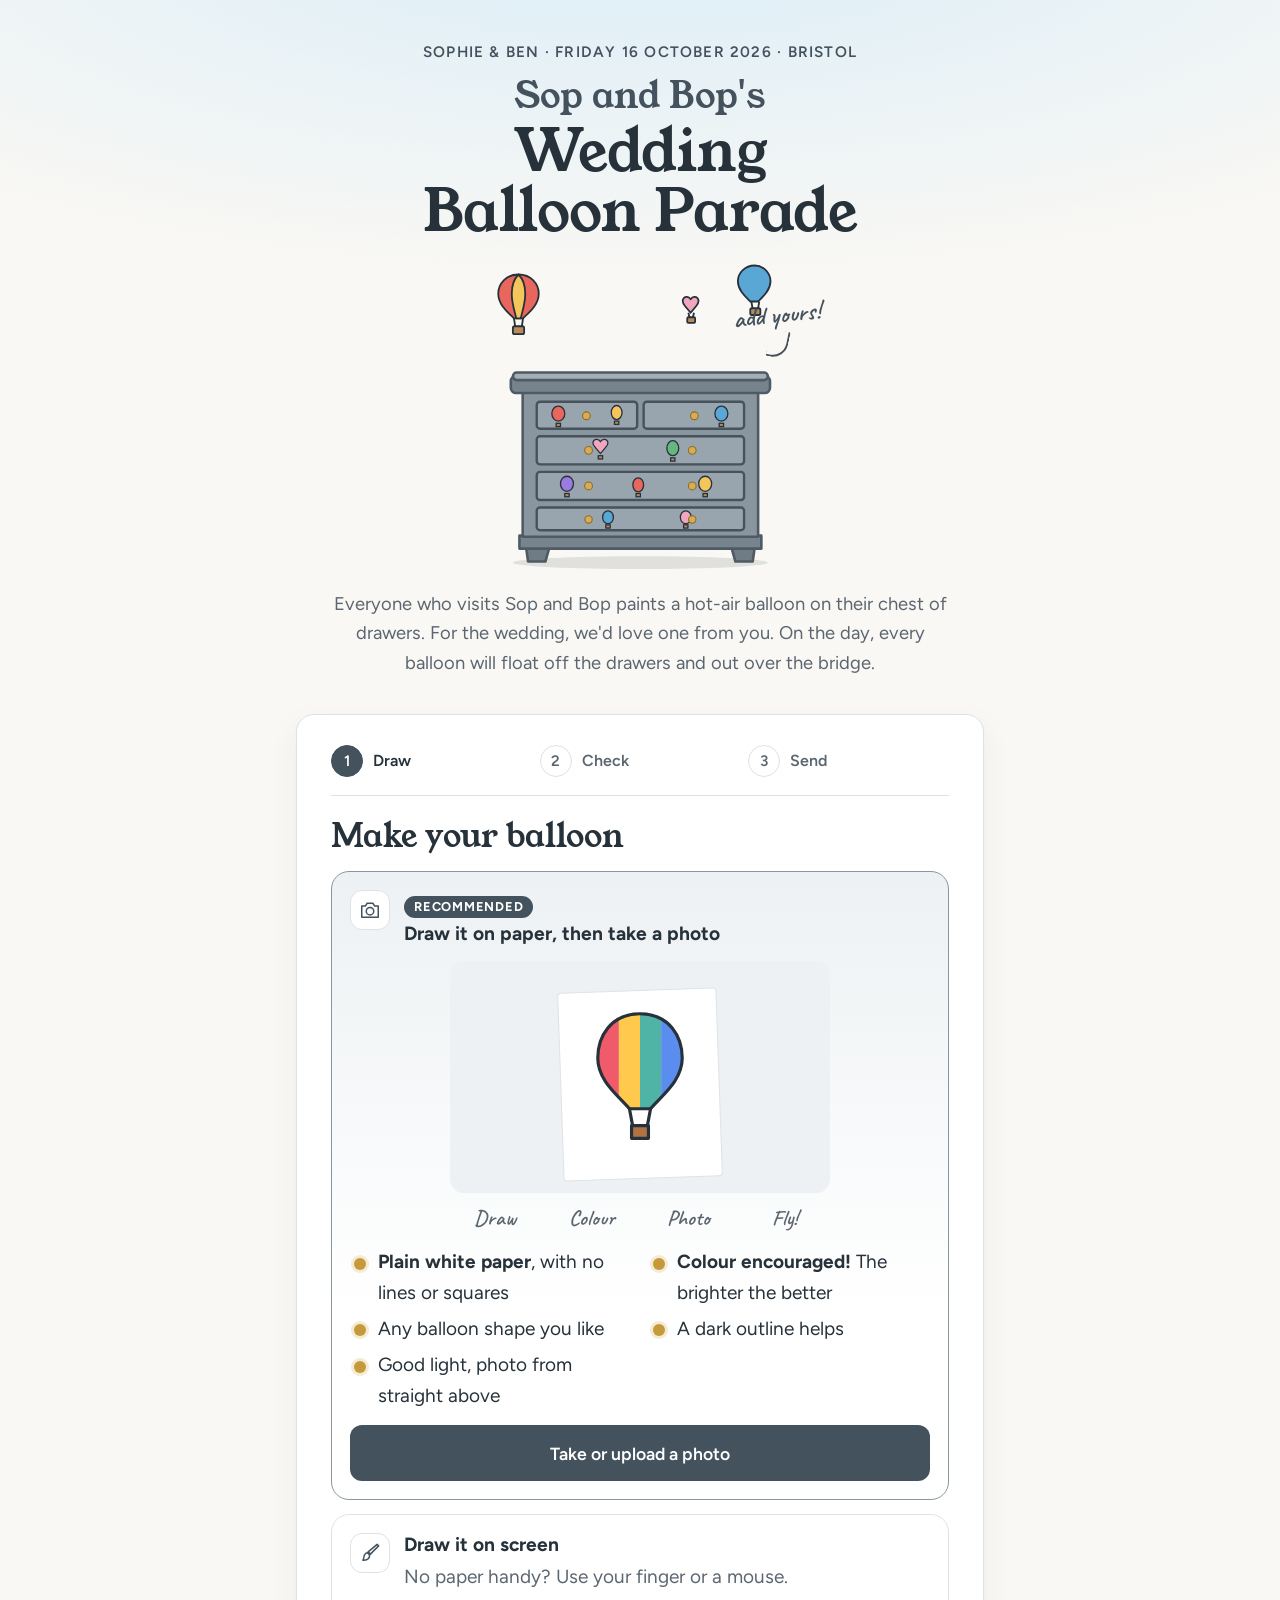
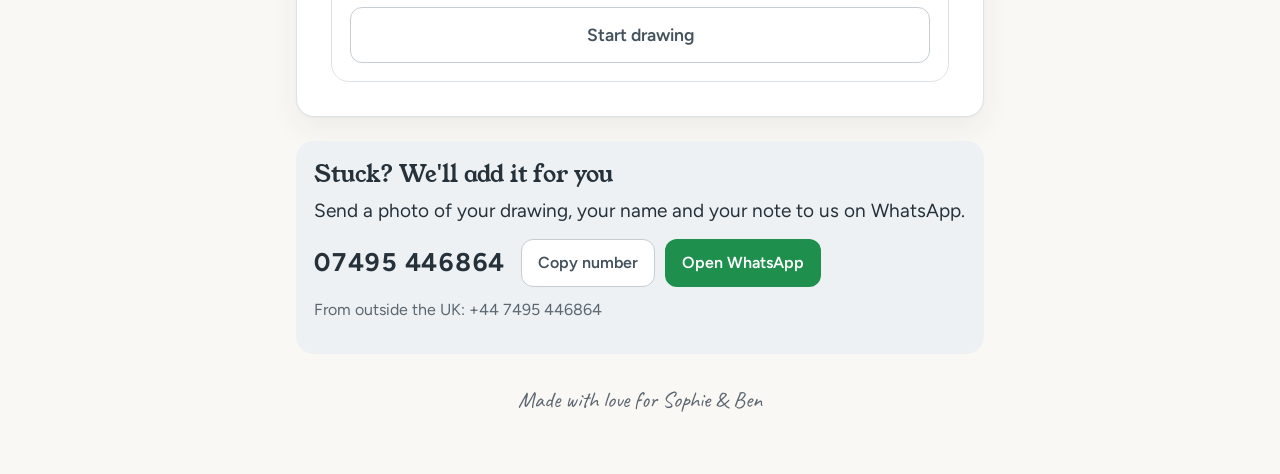
==== commit 8876f985: "Photo buttons: say you can take a photo, not only pick an old one Co-Authored-By: Claude Opus 5.5 <n" ====
--- a/site/index.html
+++ b/site/index.html
@@ -148,7 +148,7 @@
                 <svg class="btn-icon" viewBox="0 0 32 32" aria-hidden="true" focusable="false"><path d="M5 10.5h5l2.2-3.5h7.6l2.2 3.5h5v15H5z" fill="none" stroke="currentColor" stroke-width="2.2" stroke-linejoin="round"/><circle cx="16" cy="17.5" r="5" fill="none" stroke="currentColor" stroke-width="2.2"/></svg>
                 Take a photo now
               </label>
-              <label class="btn btn-wide photo-pick" for="photo-input">Choose from my photos</label>
+              <label class="btn btn-wide photo-pick" for="photo-input"><span class="pick-solo">Take or upload a photo</span><span class="pick-alt">Use a photo I took earlier</span></label>
             </div>
             <input type="file" id="camera-input" accept="image/*" capture="environment" class="visually-hidden">
             <input type="file" id="photo-input" accept="image/*,.heic,.heif" class="visually-hidden">
--- a/site/css/style.css
+++ b/site/css/style.css
@@ -264,6 +264,8 @@
 .photo-pick { background: var(--slate-deep); color: #fff; }
 .photo-pick:hover { background: var(--slate-dark); }
 .has-camera .camera-only { display: inline-flex; }
+.pick-alt, .has-camera .pick-solo { display: none; }
+.has-camera .pick-alt { display: inline; }
 .has-camera .photo-pick { background: var(--card); color: var(--slate-deep); border-color: #c5cdd3; }
 .has-camera .photo-pick:hover { border-color: var(--slate-deep); }
 
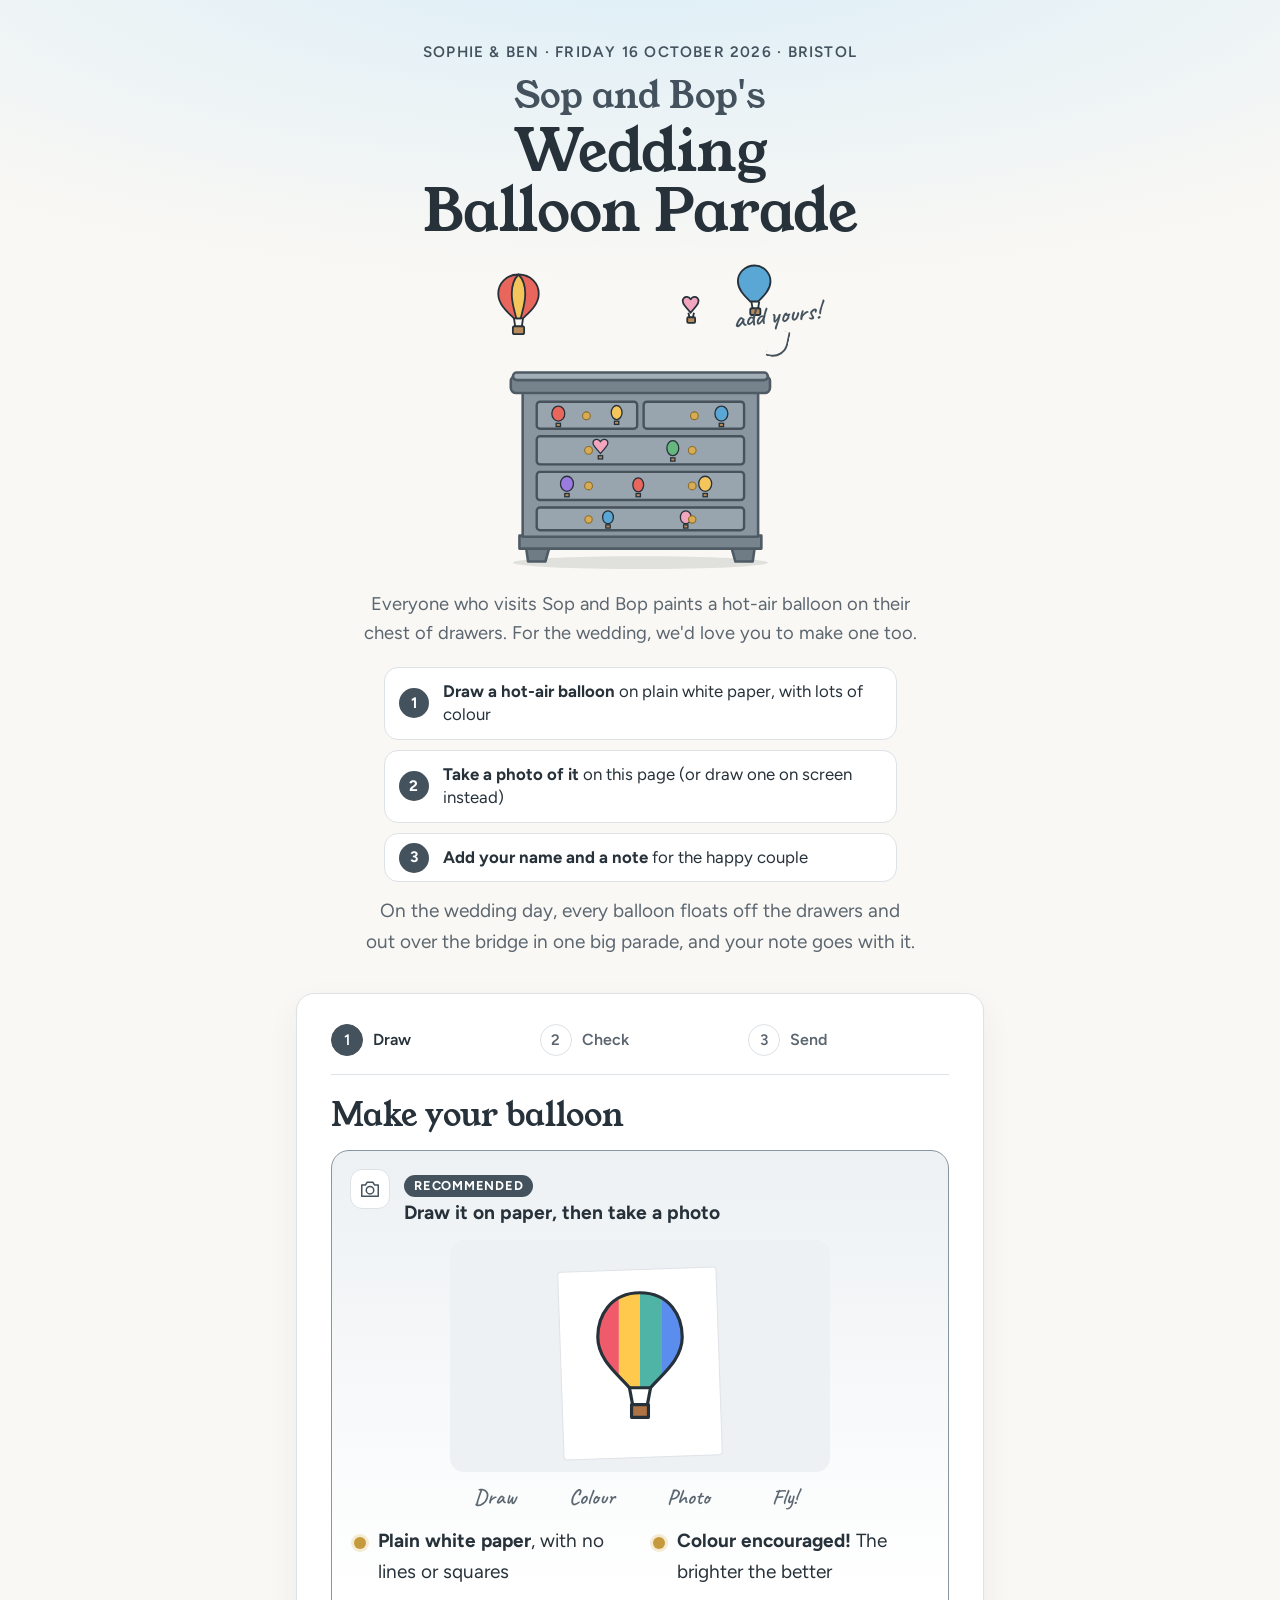
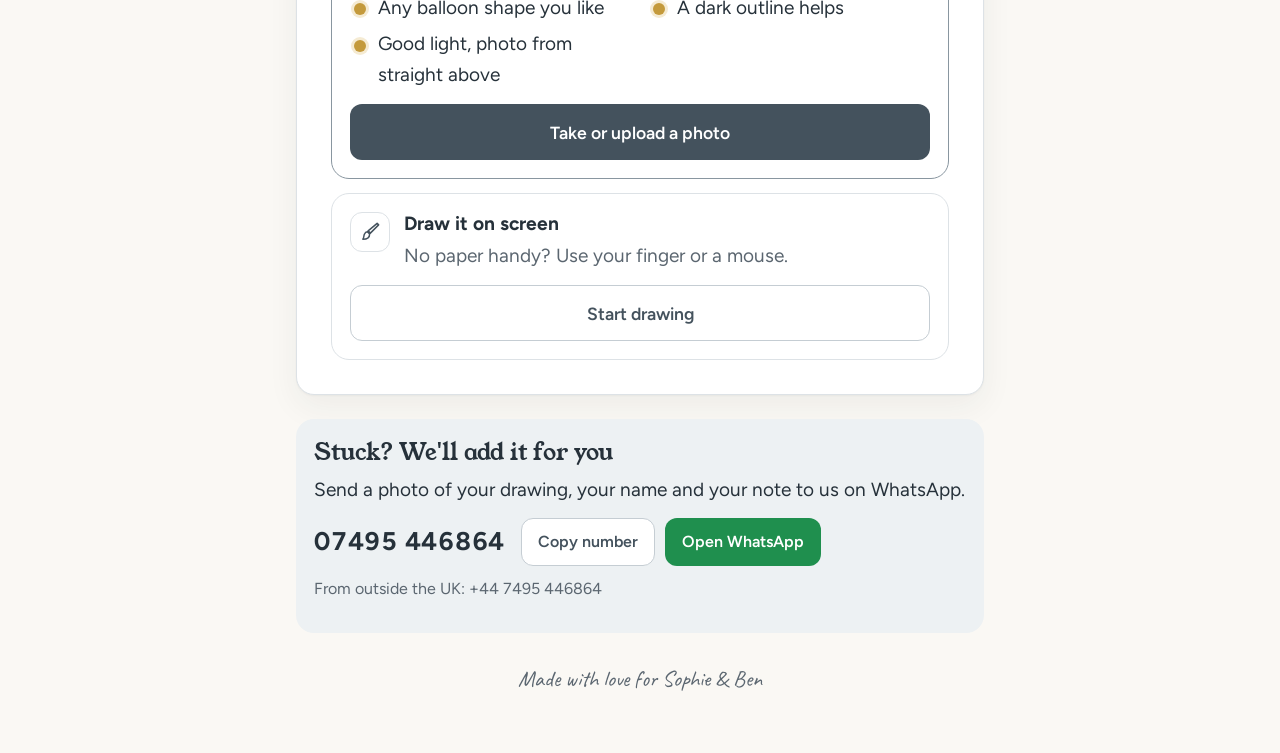
==== commit 2fb2bfc1: "Guest page: spell out what we're asking for in three numbered steps Co-Authored-By: Claude Opus 5.5 " ====
--- a/site/index.html
+++ b/site/index.html
@@ -67,7 +67,13 @@
         </svg>
         <p class="scribble">add yours!</p>
       </div>
-      <p class="lead">Everyone who visits Sop and Bop paints a hot-air balloon on their chest of drawers. For the wedding, we'd love one from you. On the day, every balloon will float off the drawers and out over the bridge.</p>
+      <p class="lead">Everyone who visits Sop and Bop paints a hot-air balloon on their chest of drawers. For the wedding, we'd love you to make one too.</p>
+      <ol class="ask">
+        <li><strong>Draw a hot-air balloon</strong> on plain white paper, with lots of colour</li>
+        <li><strong>Take a photo of it</strong> on this page (or draw one on screen instead)</li>
+        <li><strong>Add your name and a note</strong> for the happy couple</li>
+      </ol>
+      <p class="lead-after">On the wedding day, every balloon floats off the drawers and out over the bridge in one big parade, and your note goes with it.</p>
     </header>
 
     <section class="panel" aria-labelledby="make-title">
--- a/site/css/style.css
+++ b/site/css/style.css
@@ -82,6 +82,18 @@
   border-bottom-right-radius: 16px; transform: rotate(18deg);
 }
 .lead { max-width: 34em; margin: 10px auto 0; font-size: 1.15rem; color: var(--ink-soft); }
+.ask { list-style: none; counter-reset: ask; max-width: 27em; margin: 18px auto 0; padding: 0; display: grid; gap: 10px; text-align: left; }
+.ask li {
+  counter-increment: ask; position: relative; padding: 12px 14px 12px 58px; line-height: 1.4;
+  background: var(--card); border: 1px solid var(--line); border-radius: 14px; font-size: 1.05rem;
+}
+.ask li::before {
+  content: counter(ask); position: absolute; left: 14px; top: 50%; transform: translateY(-50%);
+  width: 30px; height: 30px; border-radius: 50%; display: grid; place-items: center;
+  background: var(--slate-deep); color: #fff; font-weight: 700; font-size: 0.95rem;
+}
+.lead-after { max-width: 30em; margin: 14px auto 0; color: var(--ink-soft); }
+.lead, .lead-after { text-wrap: balance; }
 @keyframes drift-up { to { transform: translateY(-6px); } }
 
 /* ---------- main panel ---------- */
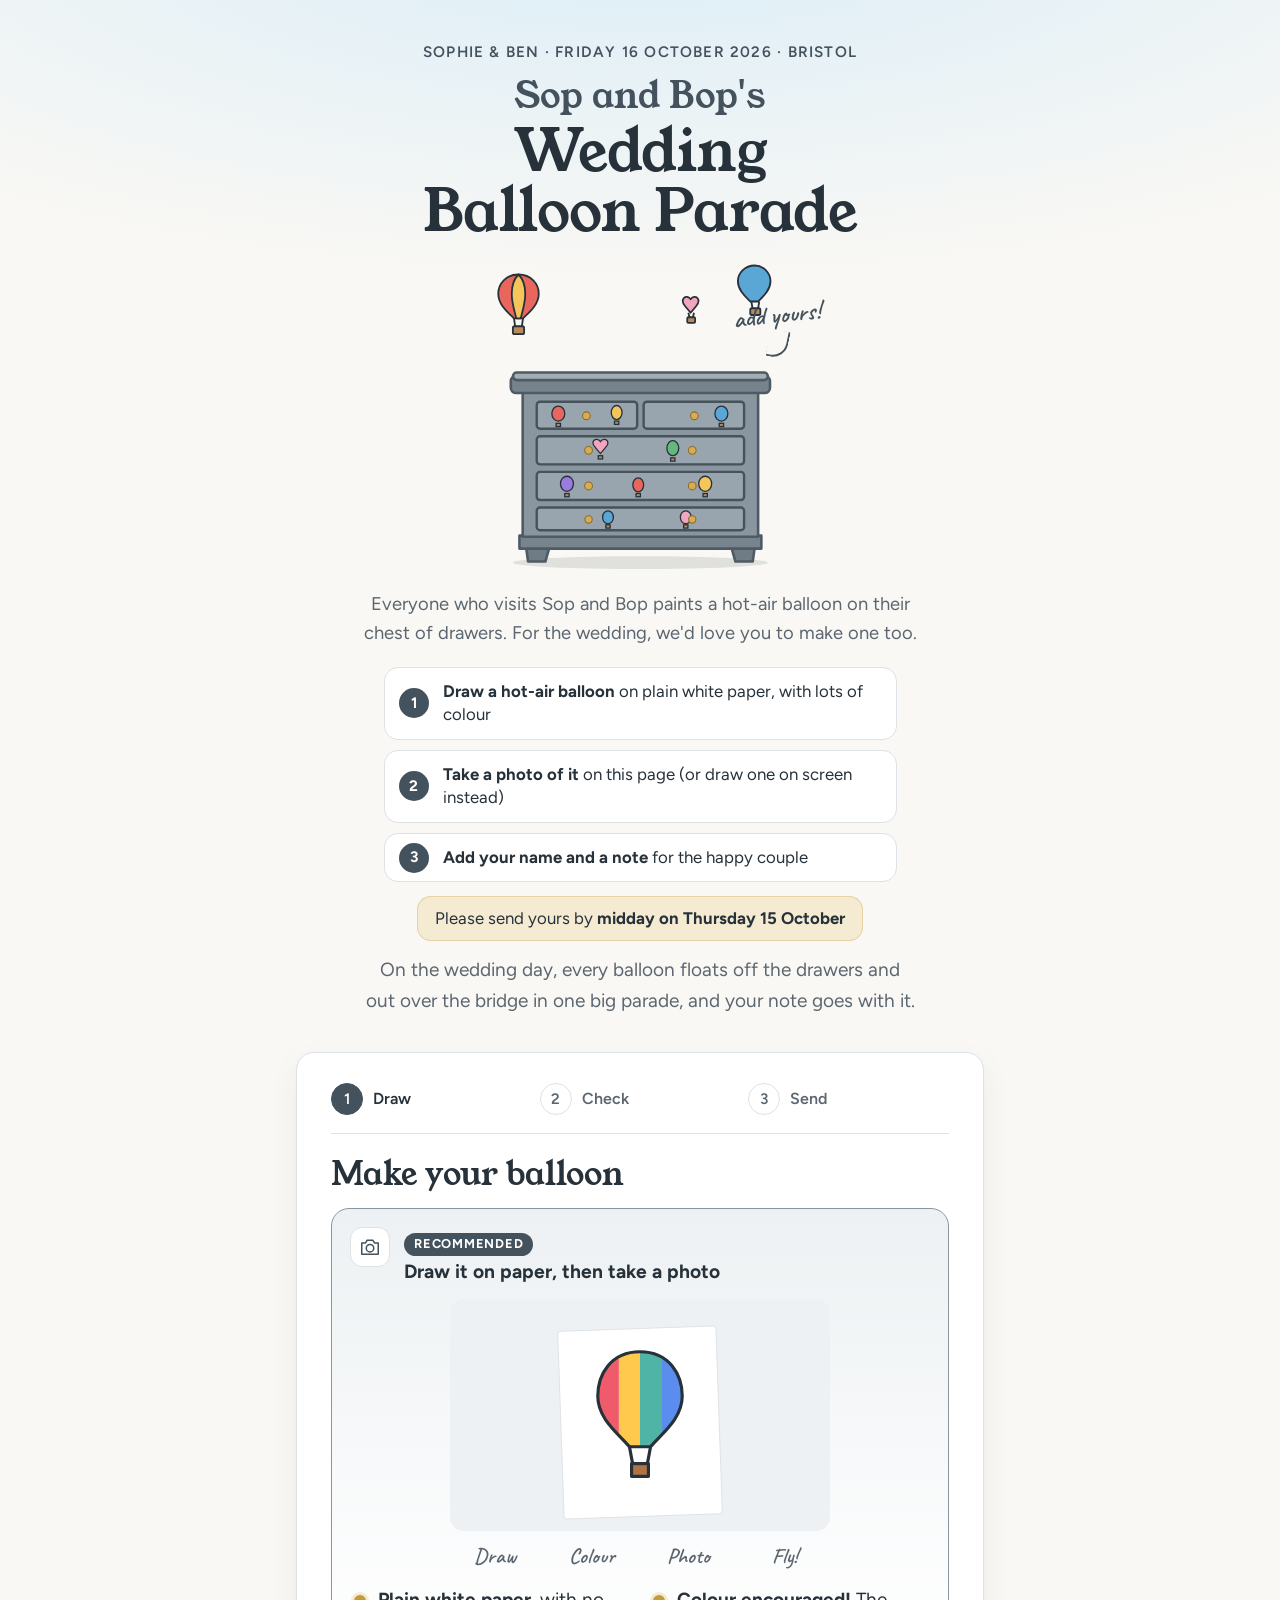
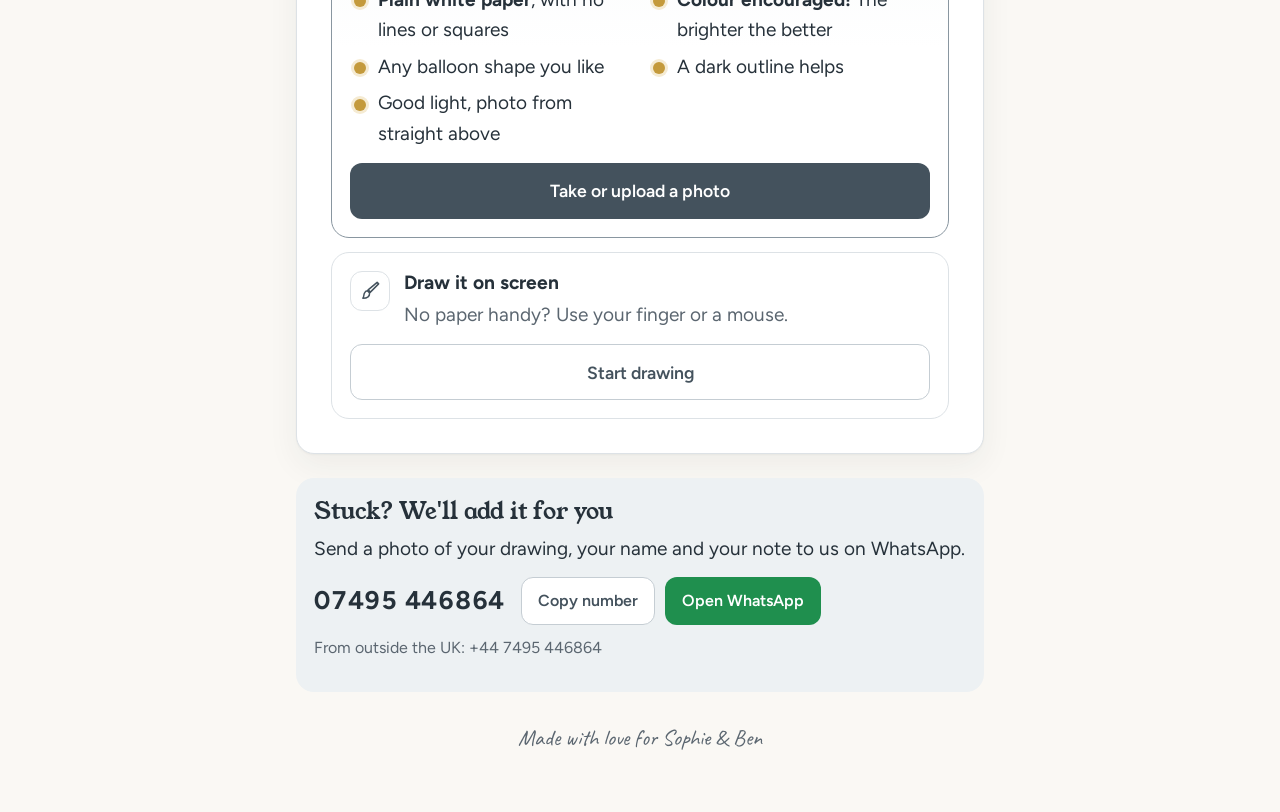
==== commit a204632b: "Guest page: deadline is midday on Thursday 15 October Co-Authored-By: Claude Opus 5.5 <noreply@anthr" ====
--- a/site/index.html
+++ b/site/index.html
@@ -73,6 +73,7 @@
         <li><strong>Take a photo of it</strong> on this page (or draw one on screen instead)</li>
         <li><strong>Add your name and a note</strong> for the happy couple</li>
       </ol>
+      <p class="deadline">Please send yours by <strong>midday on Thursday 15 October</strong></p>
       <p class="lead-after">On the wedding day, every balloon floats off the drawers and out over the bridge in one big parade, and your note goes with it.</p>
     </header>
 
--- a/site/css/style.css
+++ b/site/css/style.css
@@ -94,6 +94,10 @@
 }
 .lead-after { max-width: 30em; margin: 14px auto 0; color: var(--ink-soft); }
 .lead, .lead-after { text-wrap: balance; }
+.deadline {
+  display: table; margin: 14px auto 0; padding: 9px 18px; border-radius: 14px; text-align: center; text-wrap: balance;
+  background: #f5ebd3; color: var(--ink); font-size: 1.05rem; box-shadow: inset 0 0 0 1px #e6d3a6;
+}
 @keyframes drift-up { to { transform: translateY(-6px); } }
 
 /* ---------- main panel ---------- */
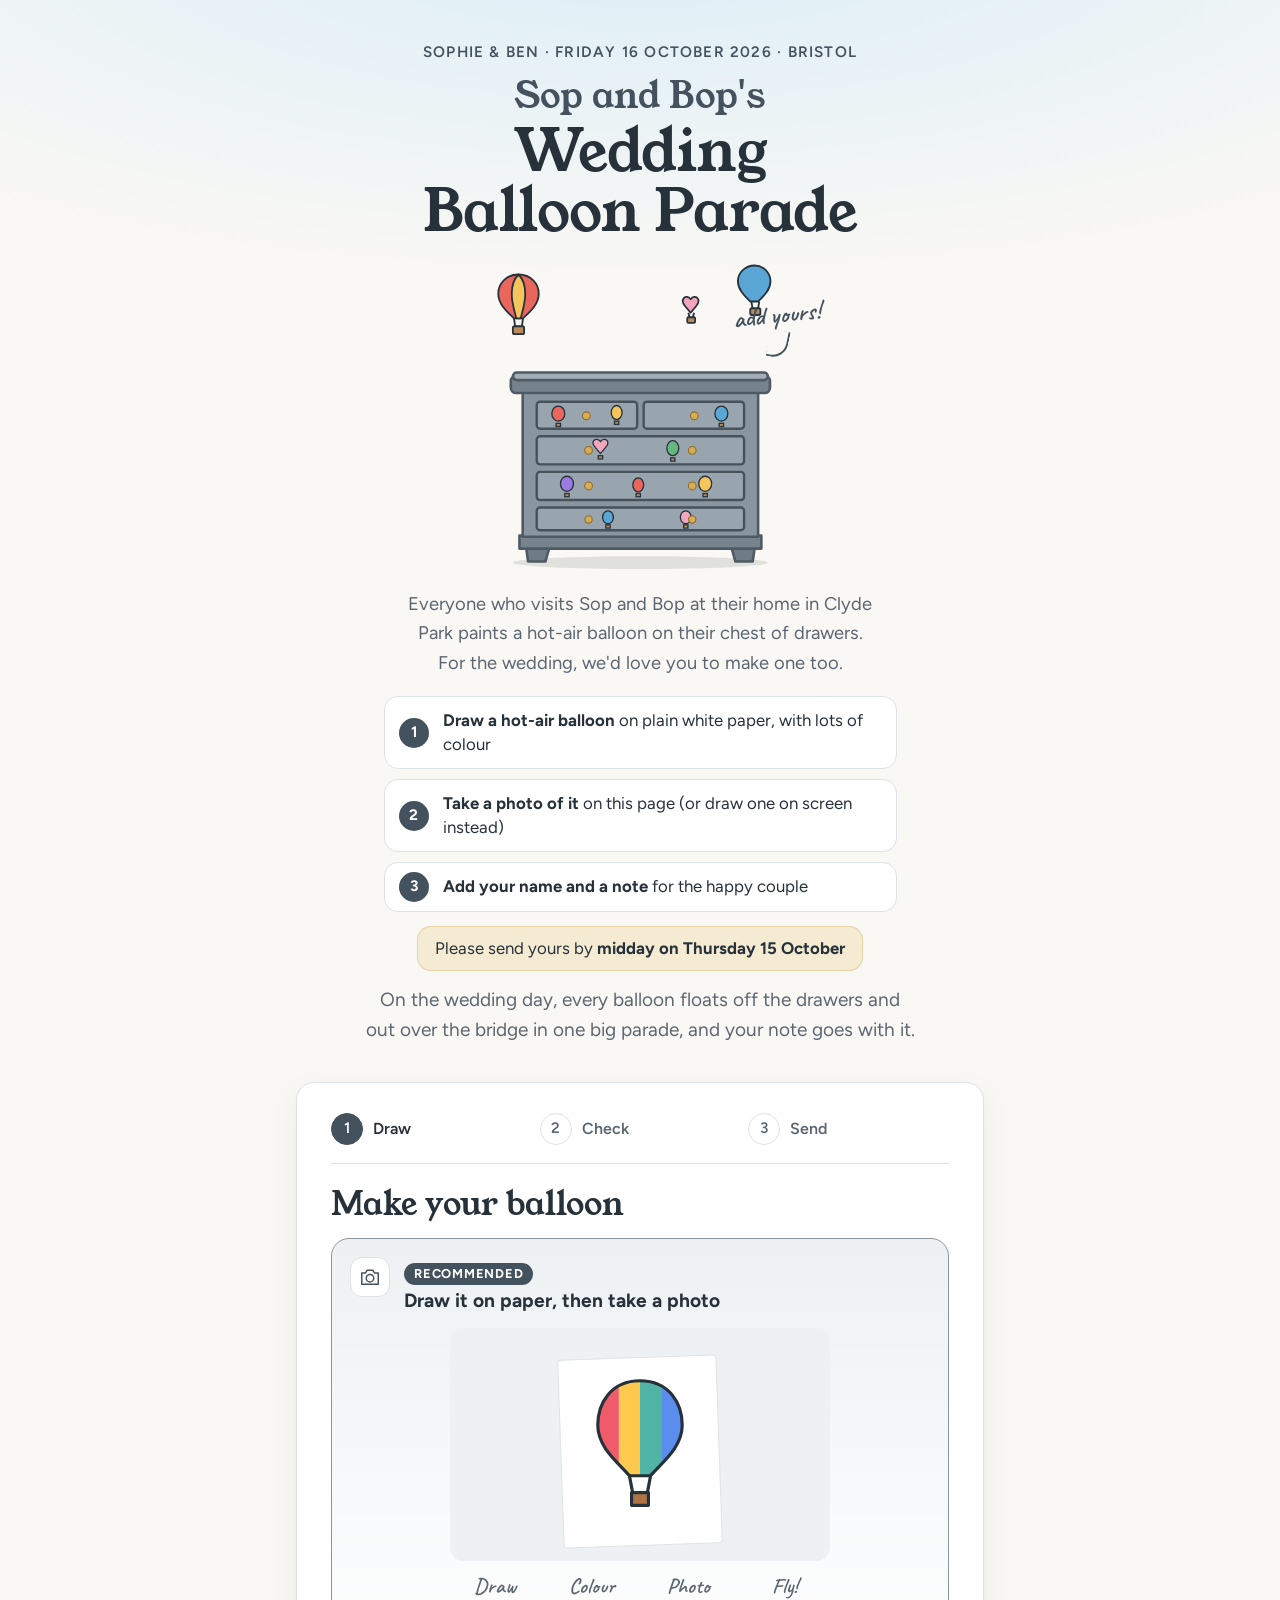
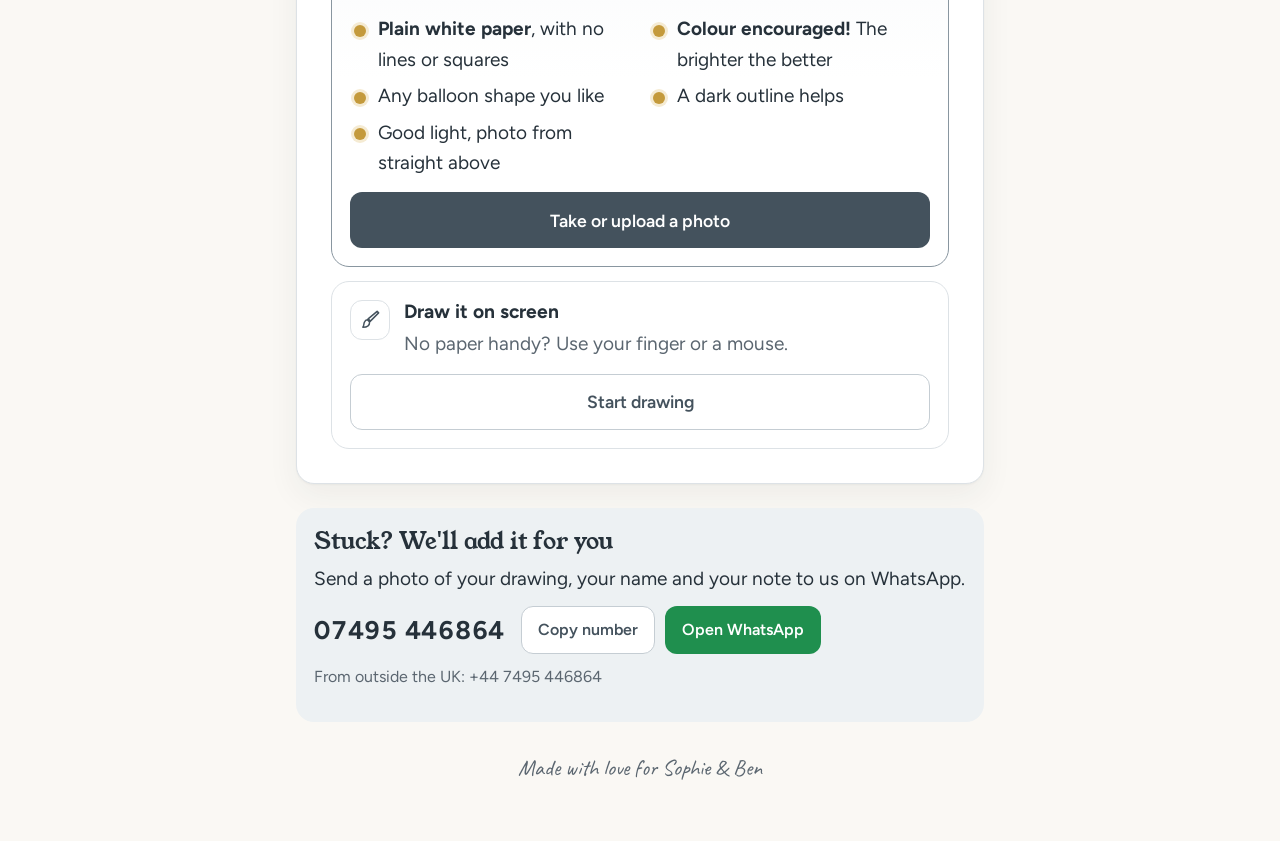
==== commit b667fd8e: "Guest page: mention their home in Clyde Park Co-Authored-By: Claude Opus 5.5 <noreply@anthropic.com>" ====
--- a/site/index.html
+++ b/site/index.html
@@ -67,7 +67,7 @@
         </svg>
         <p class="scribble">add yours!</p>
       </div>
-      <p class="lead">Everyone who visits Sop and Bop paints a hot-air balloon on their chest of drawers. For the wedding, we'd love you to make one too.</p>
+      <p class="lead">Everyone who visits Sop and Bop at their home in Clyde Park paints a hot-air balloon on their chest of drawers. For the wedding, we'd love you to make one too.</p>
       <ol class="ask">
         <li><strong>Draw a hot-air balloon</strong> on plain white paper, with lots of colour</li>
         <li><strong>Take a photo of it</strong> on this page (or draw one on screen instead)</li>
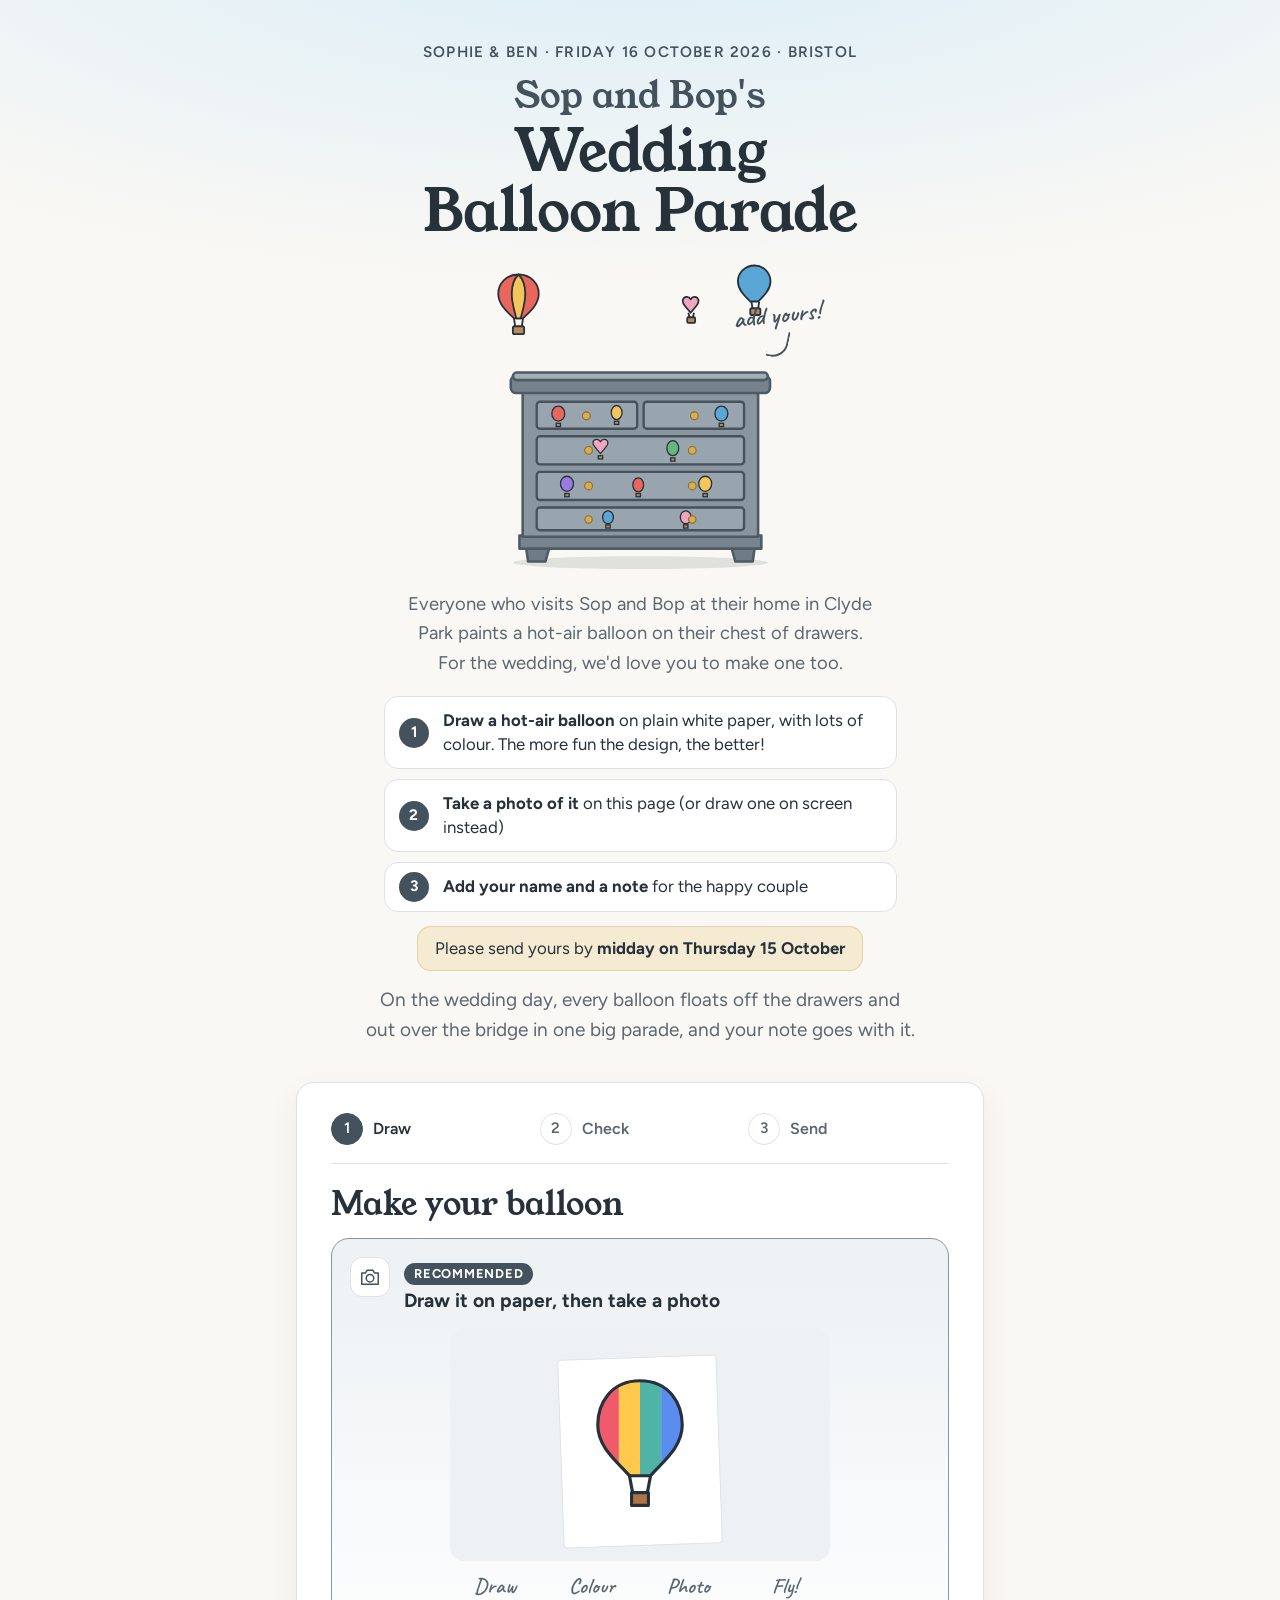
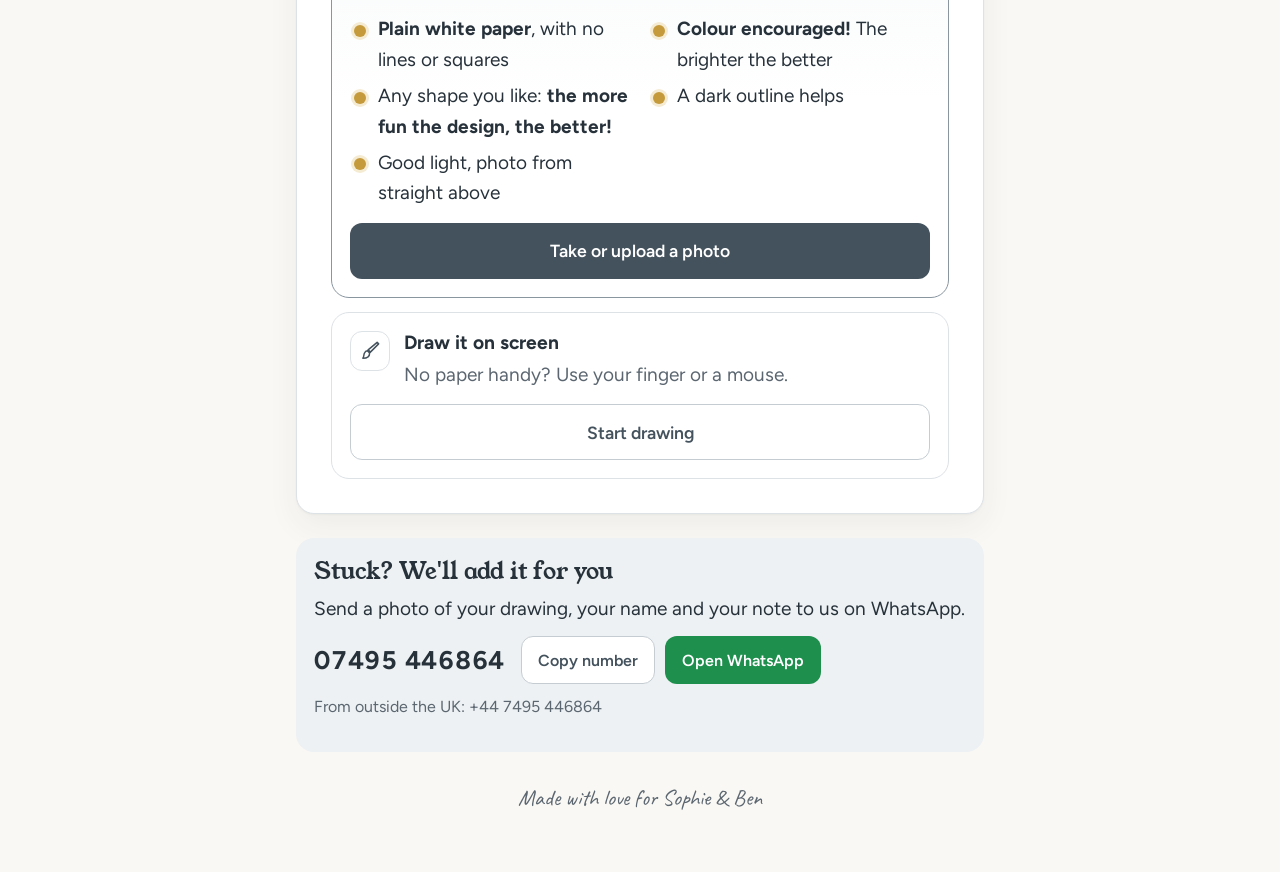
==== commit e8eddabb: "Guest page: the more fun the design, the better Co-Authored-By: Claude Opus 5.5 <noreply@anthropic.c" ====
--- a/site/index.html
+++ b/site/index.html
@@ -7,8 +7,14 @@
   <meta name="description" content="Draw a hot-air balloon for Sophie and Ben's wedding parade.">
   <meta name="theme-color" content="#faf8f4">
   <meta property="og:title" content="Sop and Bop's Wedding Balloon Parade">
-  <meta property="og:description" content="Draw a hot-air balloon for Sop and Bop. It joins the parade on Friday 16 October.">
-  <meta property="og:image" content="img/og.jpg">
+  <meta property="og:description" content="Draw a hot-air balloon for Sophie and Ben's wedding. Send yours by midday on Thursday 15 October.">
+  <meta property="og:type" content="website">
+  <meta property="og:url" content="https://sop-and-bop-balloons.netlify.app/">
+  <meta property="og:image" content="https://sop-and-bop-balloons.netlify.app/img/invite.jpg">
+  <meta property="og:image:width" content="1200">
+  <meta property="og:image:height" content="630">
+  <meta property="og:image:alt" content="Sop and Bop's Wedding Balloon Parade: draw a balloon for the happy couple">
+  <meta name="twitter:card" content="summary_large_image">
   <link rel="icon" href="img/favicon.svg" type="image/svg+xml">
   <link rel="preconnect" href="https://fonts.googleapis.com">
   <link rel="preconnect" href="https://fonts.gstatic.com" crossorigin>
@@ -69,7 +75,7 @@
       </div>
       <p class="lead">Everyone who visits Sop and Bop at their home in Clyde Park paints a hot-air balloon on their chest of drawers. For the wedding, we'd love you to make one too.</p>
       <ol class="ask">
-        <li><strong>Draw a hot-air balloon</strong> on plain white paper, with lots of colour</li>
+        <li><strong>Draw a hot-air balloon</strong> on plain white paper, with lots of colour. The more fun the design, the better!</li>
         <li><strong>Take a photo of it</strong> on this page (or draw one on screen instead)</li>
         <li><strong>Add your name and a note</strong> for the happy couple</li>
       </ol>
@@ -145,7 +151,7 @@
             <ul class="tips">
               <li><strong>Plain white paper</strong>, with no lines or squares</li>
               <li><strong>Colour encouraged!</strong> The brighter the better</li>
-              <li>Any balloon shape you like</li>
+              <li>Any shape you like: <strong>the more fun the design, the better!</strong></li>
               <li>A dark outline helps</li>
               <li>Good light, photo from straight above</li>
             </ul>
